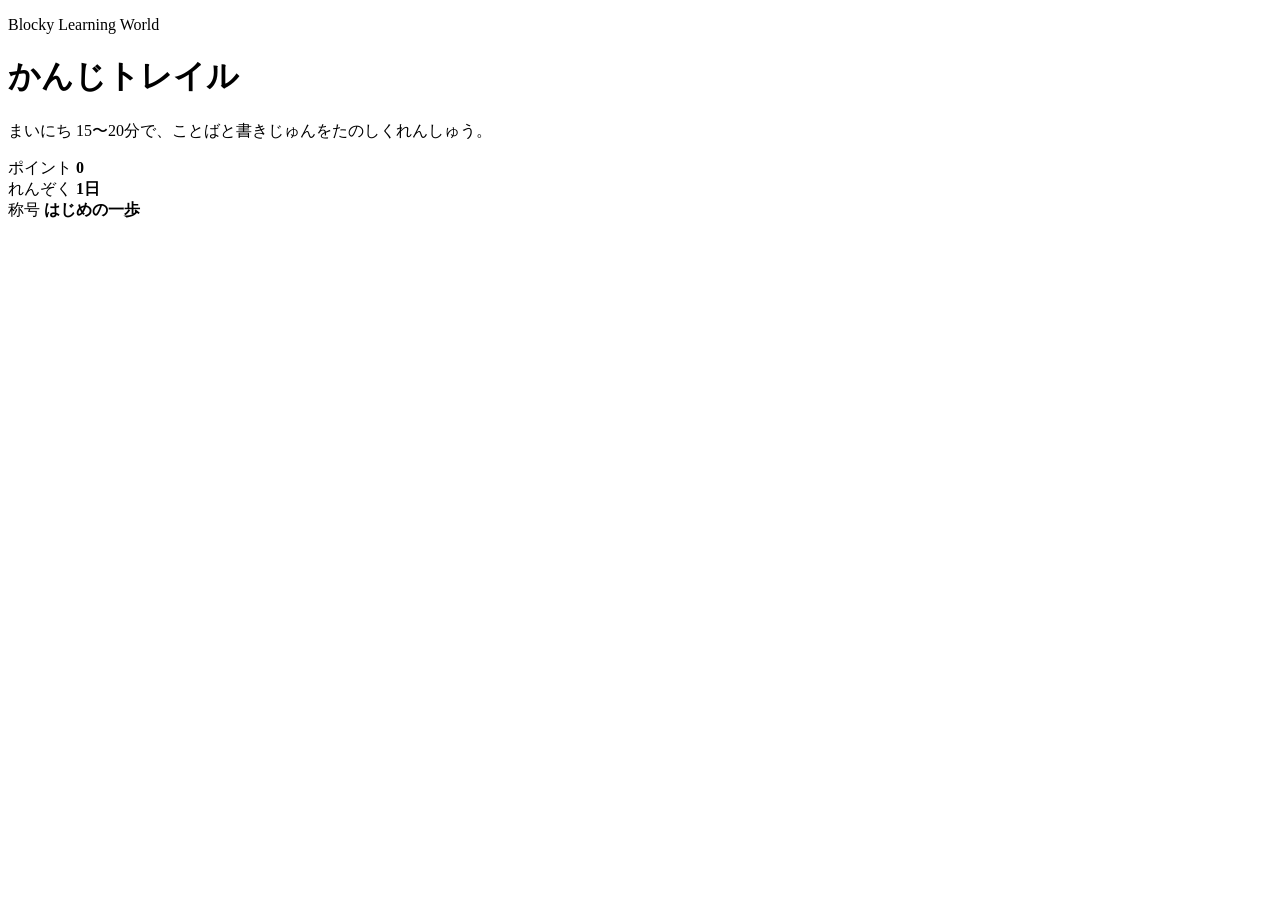
==== index.html @ a5cb457b "Add app entry page" ====
<!DOCTYPE html>
<html lang="ja">
  <head>
    <meta charset="UTF-8" />
    <meta name="viewport" content="width=device-width, initial-scale=1.0" />
    <title>かんじトレイル</title>
    <link rel="stylesheet" href="./styles.css" />
  </head>
  <body>
    <div class="world-backdrop" aria-hidden="true">
      <div class="cloud cloud-a"></div>
      <div class="cloud cloud-b"></div>
      <div class="cloud cloud-c"></div>
      <div class="skyline skyline-far"></div>
      <div class="skyline skyline-near"></div>
      <div class="street"></div>
    </div>
    <div class="app-shell">
      <header class="topbar">
        <div class="brand-block">
          <p class="eyebrow">Blocky Learning World</p>
          <h1>かんじトレイル</h1>
          <p class="brand-copy">まいにち 15〜20分で、ことばと書きじゅんをたのしくれんしゅう。</p>
        </div>
        <div class="grade-switcher" id="gradeSwitcher" aria-label="学年切り替え"></div>
        <div class="top-stats">
          <div class="stat-pill">
            <span class="stat-label">ポイント</span>
            <strong id="pointsValue">0</strong>
          </div>
          <div class="stat-pill">
            <span class="stat-label">れんぞく</span>
            <strong id="streakValue">1日</strong>
          </div>
          <div class="stat-pill highlight">
            <span class="stat-label">称号</span>
            <strong id="titleValue">はじめの一歩</strong>
          </div>
        </div>
      </header>

      <main class="dashboard">
        <section class="hero-card" id="heroCard"></section>
        <section class="lesson-card" id="lessonCard"></section>
        <aside class="side-panel">
          <section class="panel level-panel" id="levelPanel"></section>
          <section class="panel gacha-panel" id="gachaPanel"></section>
          <section class="panel collection-panel" id="collectionPanel"></section>
        </aside>
        <section class="track-panel panel" id="trackPanel"></section>
      </main>
    </div>

    <script src="./app.js"></script>
  </body>
</html>
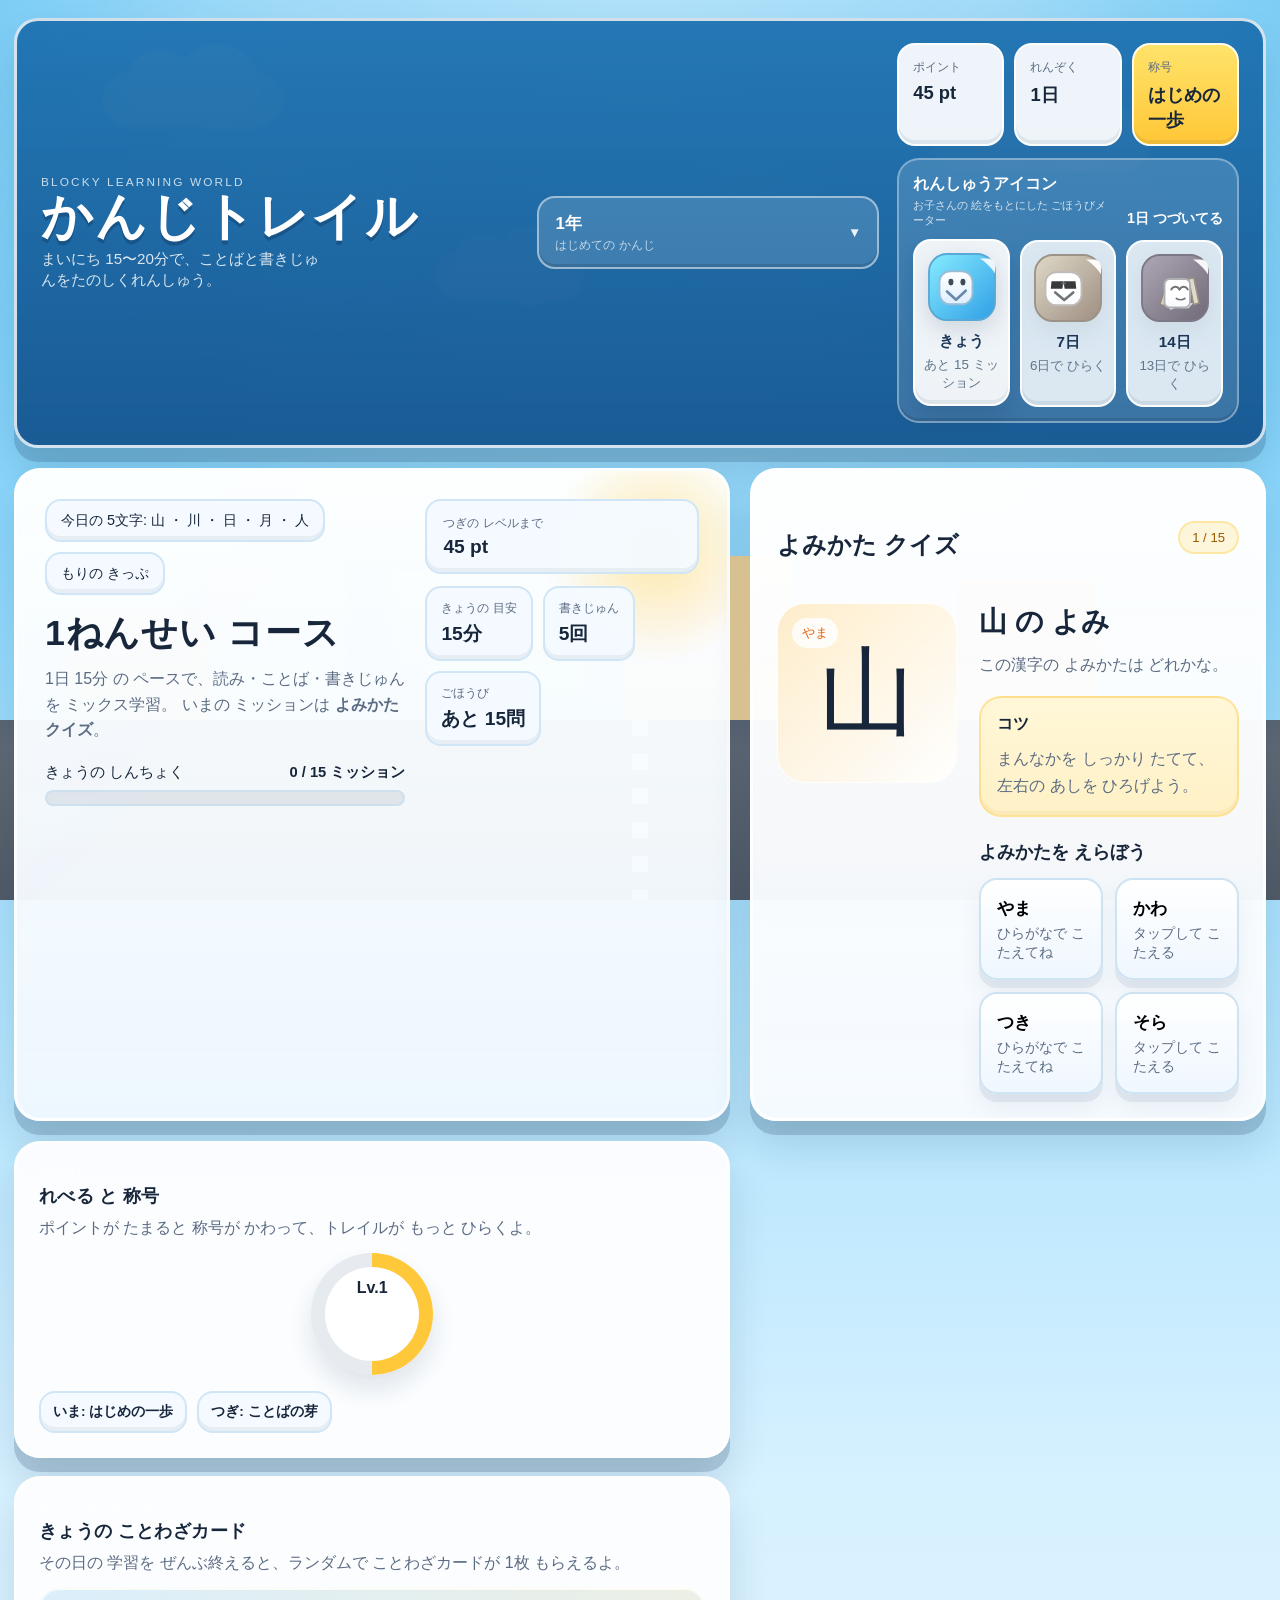
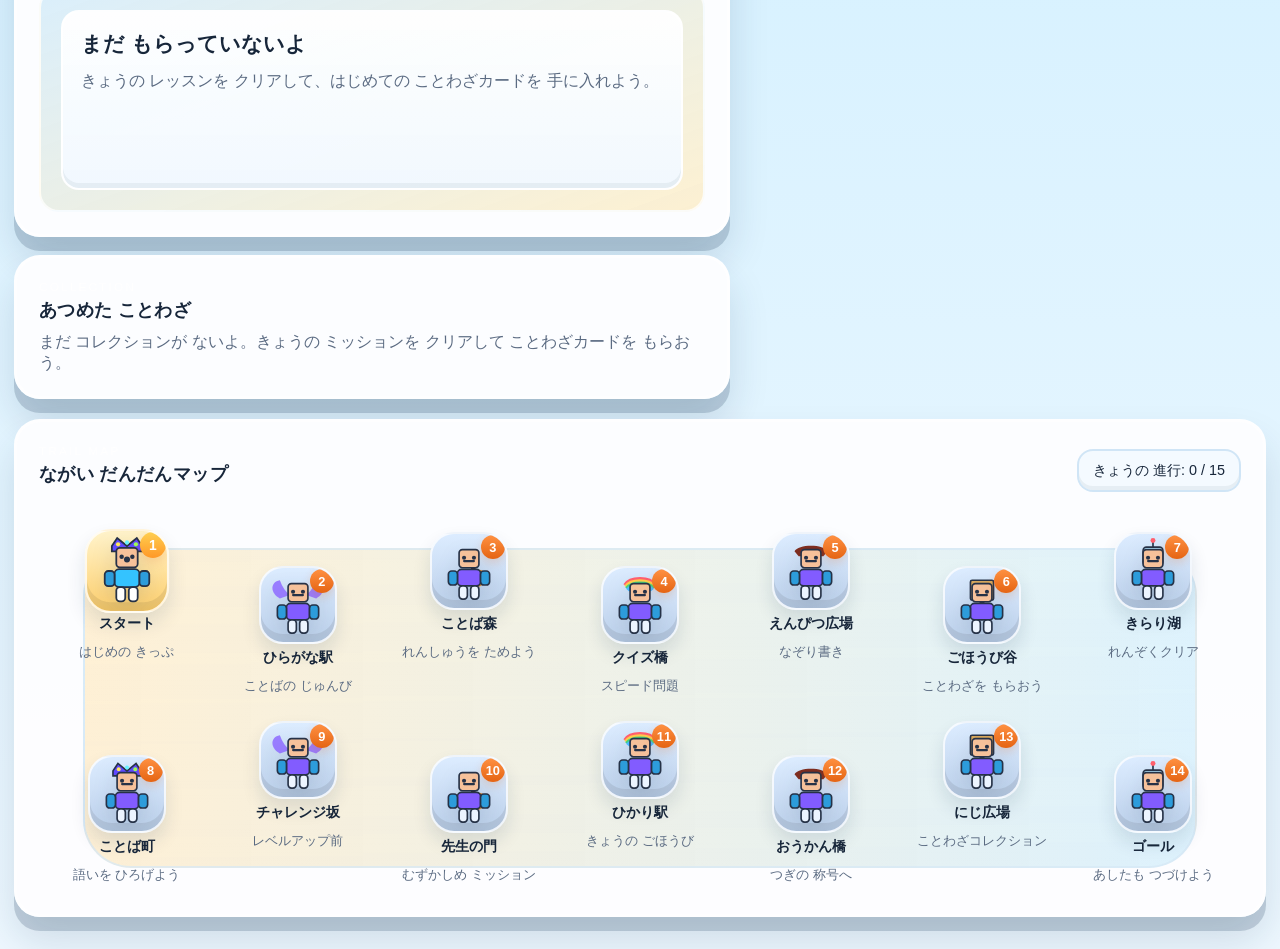
==== commit dec59203: "Add habit icon status strip" ====
--- a/index.html
+++ b/index.html
@@ -5,6 +5,185 @@
     <meta name="viewport" content="width=device-width, initial-scale=1.0" />
     <title>かんじトレイル</title>
     <link rel="stylesheet" href="./styles.css" />
+    <style>
+      .stats-stack {
+        display: grid;
+        gap: 12px;
+      }
+
+      .habit-strip {
+        padding: 14px;
+        border-radius: 22px;
+        background: rgba(255, 255, 255, 0.14);
+        border: 2px solid rgba(255, 255, 255, 0.34);
+        box-shadow: inset 0 -3px 0 rgba(0, 0, 0, 0.1);
+      }
+
+      .habit-strip-head {
+        display: flex;
+        justify-content: space-between;
+        gap: 12px;
+        align-items: end;
+        margin-bottom: 12px;
+        color: white;
+      }
+
+      .habit-strip-head strong,
+      .habit-strip-head span,
+      .habit-strip-head b {
+        display: block;
+      }
+
+      .habit-strip-head strong {
+        font-size: 0.98rem;
+      }
+
+      .habit-strip-head span {
+        margin-top: 3px;
+        font-size: 0.7rem;
+        color: rgba(255, 255, 255, 0.78);
+      }
+
+      .habit-strip-head b {
+        font-size: 0.9rem;
+        white-space: nowrap;
+      }
+
+      .habit-badge-grid {
+        display: grid;
+        grid-template-columns: repeat(3, minmax(0, 1fr));
+        gap: 10px;
+      }
+
+      .habit-badge {
+        padding: 10px 8px 12px;
+        border-radius: 18px;
+        text-align: center;
+        background: rgba(255, 255, 255, 0.92);
+        border: 2px solid rgba(255, 255, 255, 0.94);
+        box-shadow: inset 0 -4px 0 rgba(23, 49, 79, 0.08);
+      }
+
+      .habit-badge.active,
+      .habit-badge.unlocked,
+      .habit-badge.complete {
+        transform: translateY(-1px);
+        box-shadow: inset 0 -4px 0 rgba(23, 49, 79, 0.08), 0 12px 18px rgba(15, 44, 77, 0.14);
+      }
+
+      .habit-badge.locked {
+        background: rgba(242, 247, 252, 0.88);
+      }
+
+      .habit-badge.complete {
+        background: linear-gradient(180deg, #ffffff, #eefdf2);
+      }
+
+      .habit-badge strong {
+        display: block;
+        margin-top: 2px;
+        font-size: 0.95rem;
+        color: #1b3656;
+      }
+
+      .habit-badge small {
+        display: block;
+        margin-top: 4px;
+        color: #60748a;
+        line-height: 1.35;
+      }
+
+      .habit-icon-stack {
+        position: relative;
+        width: 72px;
+        aspect-ratio: 1 / 1;
+        margin: 0 auto 8px;
+      }
+
+      .habit-icon-stack.single {
+        display: grid;
+        place-items: center;
+      }
+
+      .habit-icon-layer {
+        position: absolute;
+        inset: 0;
+      }
+
+      .habit-badge.today .habit-icon-layer.secondary {
+        opacity: 0;
+      }
+
+      .habit-badge.today.complete .habit-icon-layer.primary {
+        animation: today-primary-fade 2.8s infinite;
+      }
+
+      .habit-badge.today.complete .habit-icon-layer.secondary {
+        animation: today-secondary-fade 2.8s infinite;
+      }
+
+      .habit-icon-svg {
+        width: 100%;
+        height: 100%;
+        display: block;
+        filter: drop-shadow(0 8px 12px rgba(23, 49, 79, 0.16));
+      }
+
+      .habit-badge.locked .habit-icon-svg {
+        filter: grayscale(0.75) saturate(0.5) brightness(1.03) drop-shadow(0 8px 12px rgba(23, 49, 79, 0.08));
+      }
+
+      @keyframes today-primary-fade {
+        0%,
+        42% {
+          opacity: 1;
+        }
+        50%,
+        92% {
+          opacity: 0;
+        }
+        100% {
+          opacity: 1;
+        }
+      }
+
+      @keyframes today-secondary-fade {
+        0%,
+        42% {
+          opacity: 0;
+        }
+        50%,
+        92% {
+          opacity: 1;
+        }
+        100% {
+          opacity: 0;
+        }
+      }
+
+      @media (max-width: 760px) {
+        .habit-strip-head {
+          align-items: start;
+          flex-direction: column;
+        }
+
+        .habit-badge {
+          padding: 10px 6px 12px;
+        }
+
+        .habit-icon-stack {
+          width: 58px;
+        }
+
+        .habit-badge strong {
+          font-size: 0.88rem;
+        }
+
+        .habit-badge small {
+          font-size: 0.73rem;
+        }
+      }
+    </style>
   </head>
   <body>
     <div class="world-backdrop" aria-hidden="true">
@@ -23,19 +202,22 @@
           <p class="brand-copy">まいにち 15〜20分で、ことばと書きじゅんをたのしくれんしゅう。</p>
         </div>
         <div class="grade-switcher" id="gradeSwitcher" aria-label="学年切り替え"></div>
-        <div class="top-stats">
-          <div class="stat-pill">
-            <span class="stat-label">ポイント</span>
-            <strong id="pointsValue">0</strong>
+        <div class="stats-stack">
+          <div class="top-stats">
+            <div class="stat-pill">
+              <span class="stat-label">ポイント</span>
+              <strong id="pointsValue">0</strong>
+            </div>
+            <div class="stat-pill">
+              <span class="stat-label">れんぞく</span>
+              <strong id="streakValue">1日</strong>
+            </div>
+            <div class="stat-pill highlight">
+              <span class="stat-label">称号</span>
+              <strong id="titleValue">はじめの一歩</strong>
+            </div>
           </div>
-          <div class="stat-pill">
-            <span class="stat-label">れんぞく</span>
-            <strong id="streakValue">1日</strong>
-          </div>
-          <div class="stat-pill highlight">
-            <span class="stat-label">称号</span>
-            <strong id="titleValue">はじめの一歩</strong>
-          </div>
+          <div class="habit-strip" id="habitStrip" aria-label="れんしゅうアイコン"></div>
         </div>
       </header>
 
@@ -52,5 +234,186 @@
     </div>
 
     <script src="./app.js"></script>
+    <script>
+      function renderFallbackHabitIconCalmBlue() {
+        return `
+          <svg class="habit-icon-svg" viewBox="0 0 96 96" role="img" aria-hidden="true">
+            <defs>
+              <linearGradient id="fallbackHabitBlueBg" x1="0%" y1="0%" x2="100%" y2="100%">
+                <stop offset="0%" stop-color="#87ecff"></stop>
+                <stop offset="100%" stop-color="#2f9fe6"></stop>
+              </linearGradient>
+              <linearGradient id="fallbackHabitBlueFace" x1="0%" y1="0%" x2="0%" y2="100%">
+                <stop offset="0%" stop-color="#ffffff"></stop>
+                <stop offset="100%" stop-color="#dfefff"></stop>
+              </linearGradient>
+            </defs>
+            <rect x="4" y="4" width="88" height="88" rx="24" fill="url(#fallbackHabitBlueBg)" stroke="#58a9d5" stroke-width="2.5"></rect>
+            <rect x="18" y="27" width="44" height="44" rx="14" fill="url(#fallbackHabitBlueFace)" stroke="#98bdd6" stroke-width="2.5"></rect>
+            <rect x="30" y="37" width="6.5" height="9" rx="3.25" fill="#3f4c57"></rect>
+            <rect x="46" y="37" width="6.5" height="9" rx="3.25" fill="#3f4c57"></rect>
+            <path d="M28 54L40 65L53 53" fill="none" stroke="#6989a7" stroke-width="3.5" stroke-linecap="round" stroke-linejoin="round"></path>
+            <path d="M72 10h10c6 0 10 4 10 10v10c0 0-6-11-20-20Z" fill="#ffffff" opacity="0.88"></path>
+          </svg>
+        `;
+      }
+
+      function renderFallbackHabitIconIdeaGreen() {
+        return `
+          <svg class="habit-icon-svg" viewBox="0 0 96 96" role="img" aria-hidden="true">
+            <defs>
+              <linearGradient id="fallbackHabitGreenBg" x1="0%" y1="0%" x2="100%" y2="100%">
+                <stop offset="0%" stop-color="#98f54d"></stop>
+                <stop offset="100%" stop-color="#38b954"></stop>
+              </linearGradient>
+              <linearGradient id="fallbackHabitGreenFace" x1="0%" y1="0%" x2="0%" y2="100%">
+                <stop offset="0%" stop-color="#ffffff"></stop>
+                <stop offset="100%" stop-color="#edf7ff"></stop>
+              </linearGradient>
+            </defs>
+            <rect x="4" y="4" width="88" height="88" rx="24" fill="url(#fallbackHabitGreenBg)" stroke="#62b750" stroke-width="2.5"></rect>
+            <rect x="18" y="27" width="44" height="44" rx="14" fill="url(#fallbackHabitGreenFace)" stroke="#95c3ad" stroke-width="2.5"></rect>
+            <path d="M30 39L34 44L39 35" fill="none" stroke="#3c464f" stroke-width="3.4" stroke-linecap="round" stroke-linejoin="round"></path>
+            <rect x="46" y="36" width="6" height="10" rx="3" fill="#3c464f"></rect>
+            <path d="M28 54L40 65L52 54" fill="none" stroke="#576f88" stroke-width="3.5" stroke-linecap="round" stroke-linejoin="round"></path>
+            <g transform="translate(56 16)">
+              <path d="M11 0C4.9 0 0 4.9 0 11c0 4 2.2 7.5 5.4 9.4V24c0 1.2 1 2.2 2.2 2.2h6.8c1.2 0 2.2-1 2.2-2.2v-3.6c3.2-1.9 5.4-5.4 5.4-9.4C22 4.9 17.1 0 11 0Z" fill="#fff5a8" stroke="#5e5e52" stroke-width="1.8"></path>
+              <path d="M11 5v7" stroke="#fffaf1" stroke-width="2" stroke-linecap="round"></path>
+              <path d="M8 24.5h6" stroke="#5e5e52" stroke-width="1.8" stroke-linecap="round"></path>
+            </g>
+            <path d="M72 10h10c6 0 10 4 10 10v10c0 0-6-11-20-20Z" fill="#ffffff" opacity="0.88"></path>
+          </svg>
+        `;
+      }
+
+      function renderFallbackHabitIconCoolOrange() {
+        return `
+          <svg class="habit-icon-svg" viewBox="0 0 96 96" role="img" aria-hidden="true">
+            <defs>
+              <linearGradient id="fallbackHabitOrangeBg" x1="0%" y1="0%" x2="100%" y2="100%">
+                <stop offset="0%" stop-color="#ffd34a"></stop>
+                <stop offset="100%" stop-color="#f27a1a"></stop>
+              </linearGradient>
+              <linearGradient id="fallbackHabitOrangeFace" x1="0%" y1="0%" x2="0%" y2="100%">
+                <stop offset="0%" stop-color="#ffffff"></stop>
+                <stop offset="100%" stop-color="#edf4ff"></stop>
+              </linearGradient>
+            </defs>
+            <rect x="4" y="4" width="88" height="88" rx="24" fill="url(#fallbackHabitOrangeBg)" stroke="#dd8229" stroke-width="2.5"></rect>
+            <rect x="18" y="27" width="48" height="44" rx="14" fill="url(#fallbackHabitOrangeFace)" stroke="#cbb29d" stroke-width="2.5"></rect>
+            <path d="M26 39h16l-1.5 10H25L26 39Z" fill="#2e3742"></path>
+            <path d="M42 39h16l1 10H43.5L42 39Z" fill="#303945"></path>
+            <path d="M40 42h4" stroke="#5f6973" stroke-width="2.4" stroke-linecap="round"></path>
+            <path d="M31 54L43 64L55 54" fill="none" stroke="#557596" stroke-width="3.5" stroke-linecap="round" stroke-linejoin="round"></path>
+            <path d="M72 10h10c6 0 10 4 10 10v10c0 0-6-11-20-20Z" fill="#ffffff" opacity="0.88"></path>
+          </svg>
+        `;
+      }
+
+      function renderFallbackHabitIconCreativePurple() {
+        return `
+          <svg class="habit-icon-svg" viewBox="0 0 96 96" role="img" aria-hidden="true">
+            <defs>
+              <linearGradient id="fallbackHabitPurpleBg" x1="0%" y1="0%" x2="100%" y2="100%">
+                <stop offset="0%" stop-color="#c792ff"></stop>
+                <stop offset="100%" stop-color="#8655cb"></stop>
+              </linearGradient>
+              <linearGradient id="fallbackHabitPaper" x1="0%" y1="0%" x2="0%" y2="100%">
+                <stop offset="0%" stop-color="#ffffff"></stop>
+                <stop offset="100%" stop-color="#eef1ff"></stop>
+              </linearGradient>
+            </defs>
+            <rect x="4" y="4" width="88" height="88" rx="24" fill="url(#fallbackHabitPurpleBg)" stroke="#8d68c8" stroke-width="2.5"></rect>
+            <g transform="translate(28 34)">
+              <path d="M0 36L10 2l7 2L7 38Z" fill="#ffca44" stroke="#c77e15" stroke-width="2"></path>
+              <path d="M14 37L22 40l-8 3l-4-5Z" fill="#fff0cf"></path>
+            </g>
+            <g transform="translate(55 36)">
+              <path d="M18 34L11 0l7-1.5L25 32Z" fill="#ffd64e" stroke="#d78316" stroke-width="2"></path>
+              <path d="M0 34l17-2l-6 7L0 39Z" fill="#fff0cf"></path>
+            </g>
+            <g transform="translate(26 28)">
+              <rect x="8" y="8" width="34" height="38" rx="7" fill="url(#fallbackHabitPaper)" stroke="#a0acc5" stroke-width="2.5"></rect>
+              <path d="M17 22c3-5 8-5 11 0" fill="none" stroke="#7c6f63" stroke-width="2.6" stroke-linecap="round"></path>
+              <path d="M28 22c3-5 8-5 11 0" fill="none" stroke="#7c6f63" stroke-width="2.6" stroke-linecap="round"></path>
+              <path d="M24 34c3 2 8 2 11 0" fill="none" stroke="#7c6f63" stroke-width="2.6" stroke-linecap="round"></path>
+            </g>
+            <path d="M72 10h10c6 0 10 4 10 10v10c0 0-6-11-20-20Z" fill="#ffffff" opacity="0.88"></path>
+          </svg>
+        `;
+      }
+
+      function renderFallbackHabitStrip() {
+        const strip = document.getElementById("habitStrip");
+        if (!strip) return;
+
+        const completedToday =
+          typeof state !== "undefined" &&
+          state &&
+          state.lastCompletedDate === state.today;
+        const streak =
+          typeof state !== "undefined" && state && typeof state.streak === "number"
+            ? state.streak
+            : Number.parseInt((document.getElementById("streakValue") || {}).textContent || "1", 10) || 1;
+        const session =
+          typeof getCurrentSession === "function" ? getCurrentSession() : null;
+        const tasks =
+          typeof TASKS_PER_GRADE === "number" ? TASKS_PER_GRADE : 15;
+        const remaining = Math.max(tasks - ((session && session.completed) || 0), 0);
+        const weekUnlocked = streak >= 7;
+        const fortnightUnlocked = streak >= 14;
+
+        strip.innerHTML = `
+          <div class="habit-strip-head">
+            <div>
+              <strong>れんしゅうアイコン</strong>
+              <span>お子さんの 絵をもとにした ごほうびメーター</span>
+            </div>
+            <b>${streak}日 つづいてる</b>
+          </div>
+          <div class="habit-badge-grid">
+            <div class="habit-badge today ${completedToday ? "complete" : "active"}">
+              <div class="habit-icon-stack">
+                <div class="habit-icon-layer primary">${renderFallbackHabitIconCalmBlue()}</div>
+                <div class="habit-icon-layer secondary">${renderFallbackHabitIconIdeaGreen()}</div>
+              </div>
+              <strong>きょう</strong>
+              <small>${completedToday ? "できた" : `あと ${remaining} ミッション`}</small>
+            </div>
+            <div class="habit-badge ${weekUnlocked ? "unlocked" : "locked"}">
+              <div class="habit-icon-stack single">${renderFallbackHabitIconCoolOrange()}</div>
+              <strong>7日</strong>
+              <small>${weekUnlocked ? "サングラス!" : `${Math.max(7 - streak, 0)}日で ひらく`}</small>
+            </div>
+            <div class="habit-badge ${fortnightUnlocked ? "unlocked" : "locked"}">
+              <div class="habit-icon-stack single">${renderFallbackHabitIconCreativePurple()}</div>
+              <strong>14日</strong>
+              <small>${fortnightUnlocked ? "クリエイター!" : `${Math.max(14 - streak, 0)}日で ひらく`}</small>
+            </div>
+          </div>
+        `;
+      }
+
+      if (!window.__habitStripPatched) {
+        if (typeof updateTopStats === "function") {
+          const originalUpdateTopStats = updateTopStats;
+          updateTopStats = function patchedUpdateTopStats() {
+            originalUpdateTopStats();
+            if (typeof renderHabitStrip === "function") {
+              renderHabitStrip();
+              return;
+            }
+            renderFallbackHabitStrip();
+          };
+        }
+        window.__habitStripPatched = true;
+      }
+
+      if (typeof renderHabitStrip === "function") {
+        renderHabitStrip();
+      } else {
+        renderFallbackHabitStrip();
+      }
+    </script>
   </body>
 </html>
--- a/styles.css
+++ b/styles.css
@@ -0,0 +1,1292 @@
+:root {
+  --bg: #74c8f4;
+  --bg-2: #c5ecff;
+  --panel: rgba(253, 253, 255, 0.96);
+  --ink: #17263a;
+  --muted: #5b6b82;
+  --line: rgba(22, 41, 67, 0.14);
+  --warm: #ff8d3a;
+  --warm-deep: #e56413;
+  --sky: #2ca7e0;
+  --mint: #2fc386;
+  --berry: #ff647f;
+  --gold: #ffc83a;
+  --navy: #17314f;
+  --panel-shadow: 0 14px 0 rgba(15, 44, 77, 0.18), 0 24px 40px rgba(16, 49, 84, 0.14);
+  --soft-shadow: 0 10px 22px rgba(16, 49, 84, 0.14);
+  --title-font: "Arial Black", "Avenir Next Condensed", "Hiragino Kaku Gothic ProN", sans-serif;
+  --body-font: "Trebuchet MS", "Avenir Next", "Hiragino Kaku Gothic ProN", "Yu Gothic", sans-serif;
+}
+
+* {
+  box-sizing: border-box;
+}
+
+body {
+  margin: 0;
+  min-height: 100vh;
+  font-family: var(--body-font);
+  color: var(--ink);
+  background:
+    radial-gradient(circle at 50% -10%, rgba(255, 255, 255, 0.65), transparent 30%),
+    linear-gradient(180deg, #6ac6f4 0%, #8ed7fb 22%, #d6f1ff 58%, #eef8ff 100%);
+}
+
+body::before {
+  content: "";
+  position: fixed;
+  inset: 0;
+  pointer-events: none;
+  background:
+    radial-gradient(circle at 20% 18%, rgba(255, 255, 255, 0.18), transparent 18%),
+    radial-gradient(circle at 78% 12%, rgba(255, 255, 255, 0.15), transparent 14%),
+    radial-gradient(circle at 60% 26%, rgba(255, 255, 255, 0.1), transparent 12%);
+}
+
+.app-shell {
+  width: min(1380px, calc(100vw - 28px));
+  margin: 18px auto 32px;
+  position: relative;
+  z-index: 2;
+}
+
+.world-backdrop {
+  position: fixed;
+  inset: 0;
+  overflow: hidden;
+  pointer-events: none;
+}
+
+.cloud {
+  position: absolute;
+  background: rgba(255, 255, 255, 0.72);
+  border-radius: 999px;
+  filter: blur(1px);
+}
+
+.cloud::before,
+.cloud::after {
+  content: "";
+  position: absolute;
+  background: inherit;
+  border-radius: inherit;
+}
+
+.cloud-a {
+  width: 180px;
+  height: 56px;
+  top: 8%;
+  left: 8%;
+}
+
+.cloud-a::before {
+  width: 72px;
+  height: 72px;
+  left: 22px;
+  top: -22px;
+}
+
+.cloud-a::after {
+  width: 86px;
+  height: 86px;
+  right: 22px;
+  top: -28px;
+}
+
+.cloud-b {
+  width: 220px;
+  height: 64px;
+  top: 12%;
+  right: 10%;
+}
+
+.cloud-b::before {
+  width: 84px;
+  height: 84px;
+  left: 30px;
+  top: -26px;
+}
+
+.cloud-b::after {
+  width: 94px;
+  height: 94px;
+  right: 26px;
+  top: -32px;
+}
+
+.cloud-c {
+  width: 150px;
+  height: 48px;
+  top: 28%;
+  left: 34%;
+}
+
+.cloud-c::before {
+  width: 62px;
+  height: 62px;
+  left: 18px;
+  top: -18px;
+}
+
+.cloud-c::after {
+  width: 78px;
+  height: 78px;
+  right: 16px;
+  top: -24px;
+}
+
+.skyline {
+  position: absolute;
+  left: 0;
+  right: 0;
+  bottom: 120px;
+  height: 230px;
+}
+
+.skyline-far {
+  opacity: 0.6;
+  background:
+    linear-gradient(#98c9ea, #98c9ea) 2% 60% / 8% 40% no-repeat,
+    linear-gradient(#b1d8ef, #b1d8ef) 11% 38% / 10% 62% no-repeat,
+    linear-gradient(#91bee1, #91bee1) 24% 48% / 8% 52% no-repeat,
+    linear-gradient(#bde1f5, #bde1f5) 35% 30% / 12% 70% no-repeat,
+    linear-gradient(#9ccbec, #9ccbec) 52% 42% / 10% 58% no-repeat,
+    linear-gradient(#b9dcf0, #b9dcf0) 66% 35% / 12% 65% no-repeat,
+    linear-gradient(#99c7e8, #99c7e8) 82% 50% / 9% 50% no-repeat;
+}
+
+.skyline-near {
+  opacity: 0.95;
+  bottom: 86px;
+  height: 280px;
+  background:
+    linear-gradient(#e7c085, #e7c085) 6% 52% / 11% 48% no-repeat,
+    linear-gradient(#56a4cf, #56a4cf) 8% 58% / 7% 42% no-repeat,
+    linear-gradient(#b7e1ff, #b7e1ff) 18% 34% / 11% 66% no-repeat,
+    linear-gradient(#9ae4cb, #9ae4cb) 38% 56% / 12% 44% no-repeat,
+    linear-gradient(#f0cf92, #f0cf92) 56% 28% / 13% 72% no-repeat,
+    linear-gradient(#97d7ee, #97d7ee) 72% 46% / 10% 54% no-repeat,
+    linear-gradient(#d8b47b, #d8b47b) 84% 40% / 11% 60% no-repeat;
+}
+
+.street {
+  position: absolute;
+  left: 0;
+  right: 0;
+  bottom: 0;
+  height: 180px;
+  background:
+    linear-gradient(180deg, rgba(43, 62, 86, 0.15), transparent 16%),
+    linear-gradient(180deg, #636c78, #525a66);
+}
+
+.street::before {
+  content: "";
+  position: absolute;
+  left: 50%;
+  top: 0;
+  width: 16px;
+  height: 100%;
+  transform: translateX(-50%);
+  background:
+    repeating-linear-gradient(180deg, white 0 16px, transparent 16px 34px);
+}
+
+.topbar {
+  display: grid;
+  grid-template-columns: 1.4fr 1fr 1fr;
+  gap: 18px;
+  align-items: center;
+  padding: 22px 24px;
+  border: 3px solid rgba(255, 255, 255, 0.8);
+  border-radius: 24px;
+  background: linear-gradient(180deg, rgba(28, 113, 176, 0.94), rgba(21, 86, 144, 0.96));
+  box-shadow: var(--panel-shadow);
+}
+
+.eyebrow {
+  margin: 0 0 4px;
+  font-size: 0.74rem;
+  letter-spacing: 0.18em;
+  text-transform: uppercase;
+  color: rgba(255, 255, 255, 0.76);
+}
+
+.brand-block h1 {
+  margin: 0;
+  font-family: var(--title-font);
+  font-size: clamp(2.35rem, 4vw, 4.5rem);
+  line-height: 0.95;
+  letter-spacing: 0.04em;
+  color: white;
+  text-transform: uppercase;
+  text-shadow: 0 4px 0 rgba(14, 50, 89, 0.38);
+}
+
+.brand-copy {
+  margin: 8px 0 0;
+  color: rgba(255, 255, 255, 0.84);
+  font-size: 0.95rem;
+  max-width: 34ch;
+}
+
+.grade-switcher {
+  position: relative;
+  min-width: 220px;
+}
+
+.grade-toggle,
+.grade-option {
+  width: 100%;
+  color: inherit;
+  font: inherit;
+  cursor: pointer;
+  text-align: left;
+}
+
+.grade-toggle {
+  display: flex;
+  align-items: center;
+  justify-content: space-between;
+  gap: 12px;
+  padding: 14px 16px;
+  border-radius: 18px;
+  border: 2px solid rgba(255, 255, 255, 0.48);
+  background: rgba(255, 255, 255, 0.14);
+  color: white;
+  box-shadow: inset 0 -3px 0 rgba(0, 0, 0, 0.12);
+  transition: transform 220ms ease, box-shadow 220ms ease, background 220ms ease;
+}
+
+.grade-toggle:hover,
+.grade-toggle:focus-visible {
+  transform: translateY(-2px);
+  box-shadow: 0 10px 18px rgba(16, 49, 84, 0.18), inset 0 -3px 0 rgba(0, 0, 0, 0.12);
+}
+
+.grade-toggle.open {
+  background: rgba(255, 255, 255, 0.2);
+}
+
+.grade-toggle-copy {
+  display: grid;
+  gap: 3px;
+}
+
+.grade-toggle strong,
+.grade-option strong {
+  font-size: 1.05rem;
+}
+
+.grade-toggle small,
+.grade-option small {
+  display: block;
+  font-size: 0.72rem;
+  color: rgba(255, 255, 255, 0.7);
+}
+
+.grade-toggle-arrow {
+  font-size: 0.84rem;
+  opacity: 0.9;
+}
+
+.grade-menu {
+  position: absolute;
+  top: calc(100% + 10px);
+  left: 0;
+  right: 0;
+  display: none;
+  padding: 10px;
+  border-radius: 18px;
+  border: 2px solid rgba(255, 255, 255, 0.82);
+  background: rgba(19, 49, 80, 0.94);
+  box-shadow: 0 16px 30px rgba(16, 49, 84, 0.22);
+  backdrop-filter: blur(8px);
+  z-index: 20;
+}
+
+.grade-menu.open {
+  display: grid;
+  gap: 8px;
+}
+
+.grade-option {
+  border: 2px solid rgba(255, 255, 255, 0.14);
+  border-radius: 14px;
+  padding: 12px 13px;
+  background: rgba(255, 255, 255, 0.08);
+  color: white;
+  transition: transform 180ms ease, background 180ms ease, border-color 180ms ease;
+}
+
+.grade-option:hover,
+.grade-option:focus-visible {
+  transform: translateY(-1px);
+  background: rgba(255, 255, 255, 0.14);
+  border-color: rgba(255, 255, 255, 0.28);
+}
+
+.grade-option.active {
+  background: linear-gradient(180deg, #ffe36a, #ffbc33);
+  color: #19314d;
+  border-color: rgba(255, 255, 255, 0.86);
+}
+
+.grade-option.active small {
+  color: rgba(25, 49, 77, 0.72);
+}
+
+.top-stats {
+  display: grid;
+  grid-template-columns: repeat(3, minmax(0, 1fr));
+  gap: 10px;
+}
+
+.stat-pill {
+  padding: 14px 14px 12px;
+  border-radius: 18px;
+  background: rgba(255, 255, 255, 0.92);
+  border: 2px solid rgba(255, 255, 255, 0.9);
+  box-shadow: inset 0 -4px 0 rgba(23, 49, 79, 0.08);
+}
+
+.stat-pill.highlight {
+  background: linear-gradient(180deg, #ffe36a, #ffc737);
+}
+
+.stat-label {
+  display: block;
+  font-size: 0.76rem;
+  color: var(--muted);
+}
+
+.stat-pill strong {
+  display: block;
+  margin-top: 6px;
+  font-size: 1.15rem;
+}
+
+.dashboard {
+  display: grid;
+  grid-template-columns: minmax(0, 1.25fr) minmax(320px, 0.9fr);
+  gap: 20px;
+  margin-top: 20px;
+}
+
+.hero-card,
+.lesson-card,
+.panel {
+  position: relative;
+  overflow: hidden;
+  border-radius: 26px;
+  border: 3px solid rgba(255, 255, 255, 0.8);
+  background: var(--panel);
+  box-shadow: var(--panel-shadow);
+}
+
+.hero-card {
+  padding: 28px;
+  min-height: 240px;
+  background:
+    linear-gradient(180deg, rgba(255, 255, 255, 0.98), rgba(240, 248, 255, 0.96)),
+    linear-gradient(135deg, rgba(114, 213, 255, 0.18), transparent 50%);
+}
+
+.hero-card::after {
+  content: "";
+  position: absolute;
+  width: 280px;
+  height: 280px;
+  right: -70px;
+  top: -60px;
+  background:
+    radial-gradient(circle, rgba(255, 200, 58, 0.42), transparent 56%);
+}
+
+.hero-grid {
+  display: grid;
+  grid-template-columns: 1.25fr 0.95fr;
+  gap: 20px;
+  position: relative;
+  z-index: 1;
+}
+
+.mission-chip-row,
+.badge-row,
+.quick-row {
+  display: flex;
+  flex-wrap: wrap;
+  gap: 10px;
+}
+
+.mission-chip,
+.micro-card,
+.badge,
+.mini-stat {
+  border-radius: 16px;
+  background: rgba(244, 250, 255, 0.96);
+  border: 2px solid rgba(204, 228, 246, 0.9);
+  box-shadow: inset 0 -4px 0 rgba(23, 49, 79, 0.06);
+}
+
+.mission-chip {
+  padding: 10px 14px;
+  font-size: 0.9rem;
+}
+
+.hero-title {
+  margin: 14px 0 8px;
+  font-family: var(--title-font);
+  font-size: clamp(1.8rem, 2.8vw, 2.8rem);
+  letter-spacing: 0.02em;
+}
+
+.hero-subtitle {
+  margin: 0;
+  color: var(--muted);
+  line-height: 1.6;
+}
+
+.progress-wrap {
+  margin-top: 20px;
+}
+
+.progress-meta {
+  display: flex;
+  justify-content: space-between;
+  font-size: 0.92rem;
+  margin-bottom: 8px;
+}
+
+.progress-bar {
+  height: 16px;
+  border-radius: 999px;
+  background: rgba(23, 49, 79, 0.09);
+  overflow: hidden;
+  border: 2px solid rgba(202, 224, 241, 0.8);
+}
+
+.progress-fill {
+  height: 100%;
+  border-radius: inherit;
+  background: linear-gradient(90deg, #ff9142, #ffd44f, #27c882);
+  transition: width 360ms ease;
+}
+
+.hero-side {
+  display: grid;
+  gap: 12px;
+  align-content: start;
+}
+
+.micro-card {
+  padding: 14px 16px;
+}
+
+.micro-card strong,
+.mini-stat strong {
+  display: block;
+  font-size: 1.2rem;
+  margin-top: 4px;
+}
+
+.mini-stat {
+  padding: 12px 14px;
+}
+
+.lesson-card {
+  padding: 24px;
+  min-height: 640px;
+  background:
+    linear-gradient(180deg, rgba(255, 255, 255, 0.98), rgba(248, 251, 255, 0.96));
+}
+
+.lesson-header {
+  display: flex;
+  justify-content: space-between;
+  gap: 14px;
+  align-items: center;
+}
+
+.lesson-step {
+  display: inline-flex;
+  align-items: center;
+  gap: 8px;
+  border-radius: 999px;
+  padding: 7px 12px;
+  background: rgba(255, 210, 75, 0.2);
+  color: #9a5900;
+  font-size: 0.82rem;
+  border: 2px solid rgba(255, 214, 94, 0.45);
+}
+
+.feedback-banner {
+  margin-top: 18px;
+  padding: 14px 16px;
+  border-radius: 20px;
+  font-weight: 600;
+  animation: pop-in 260ms ease;
+}
+
+.feedback-banner.success {
+  background: rgba(86, 199, 155, 0.18);
+  color: #137553;
+}
+
+.feedback-banner.warn {
+  background: rgba(255, 178, 65, 0.18);
+  color: #b45a00;
+}
+
+.feedback-banner.info {
+  background: rgba(60, 183, 212, 0.14);
+  color: #156a7c;
+}
+
+.kanji-stage {
+  display: grid;
+  grid-template-columns: 180px minmax(0, 1fr);
+  gap: 22px;
+  margin-top: 22px;
+  align-items: start;
+}
+
+.kanji-poster {
+  position: relative;
+  display: grid;
+  place-items: center;
+  min-height: 180px;
+  border-radius: 28px;
+  background:
+    linear-gradient(135deg, rgba(255, 230, 181, 0.7), rgba(255, 255, 255, 0.95)),
+    linear-gradient(180deg, rgba(255, 255, 255, 0.1), transparent);
+  border: 1px solid rgba(255, 255, 255, 0.88);
+}
+
+.kanji-glyph {
+  font-family: "Hiragino Mincho ProN", "Yu Mincho", serif;
+  font-size: 6rem;
+  line-height: 1;
+}
+
+.kanji-poster small {
+  position: absolute;
+  left: 14px;
+  top: 14px;
+  padding: 6px 10px;
+  border-radius: 999px;
+  background: rgba(255, 255, 255, 0.85);
+  color: var(--warm-deep);
+}
+
+.kanji-detail h2 {
+  margin: 0;
+  font-size: 1.75rem;
+}
+
+.kanji-detail p {
+  margin: 10px 0 0;
+  color: var(--muted);
+  line-height: 1.7;
+}
+
+.tip-box {
+  margin-top: 18px;
+  padding: 16px;
+  border-radius: 22px;
+  background: linear-gradient(180deg, #fff7d8, #fff1c6);
+  border: 2px solid rgba(255, 199, 70, 0.45);
+  box-shadow: inset 0 -4px 0 rgba(217, 135, 32, 0.08);
+}
+
+.question-block {
+  margin-top: 22px;
+}
+
+.question-block h3 {
+  margin: 0 0 14px;
+  font-size: 1.15rem;
+}
+
+.answer-grid {
+  display: grid;
+  grid-template-columns: repeat(2, minmax(0, 1fr));
+  gap: 12px;
+}
+
+.answer-btn,
+.cta-btn,
+.ghost-btn {
+  border: 0;
+  font: inherit;
+  cursor: pointer;
+  transition: transform 180ms ease, box-shadow 180ms ease, opacity 180ms ease;
+}
+
+.answer-btn {
+  text-align: left;
+  padding: 16px;
+  border-radius: 18px;
+  background: linear-gradient(180deg, #ffffff, #eff7ff);
+  border: 2px solid rgba(202, 224, 241, 0.9);
+  box-shadow: 0 8px 0 rgba(31, 72, 113, 0.08), 0 14px 22px rgba(61, 87, 109, 0.08);
+}
+
+.answer-btn:hover,
+.answer-btn:focus-visible,
+.cta-btn:hover,
+.cta-btn:focus-visible,
+.ghost-btn:hover,
+.ghost-btn:focus-visible {
+  transform: translateY(-2px);
+}
+
+.answer-btn strong {
+  display: block;
+  font-size: 1.08rem;
+  margin-bottom: 4px;
+}
+
+.answer-btn span {
+  color: var(--muted);
+  font-size: 0.86rem;
+}
+
+.writing-shell {
+  margin-top: 18px;
+  display: grid;
+  gap: 14px;
+}
+
+.writing-support-grid {
+  display: grid;
+  grid-template-columns: minmax(0, 1fr) 280px;
+  gap: 12px;
+  align-items: start;
+}
+
+.writing-meta {
+  display: flex;
+  justify-content: space-between;
+  gap: 12px;
+  flex-wrap: wrap;
+  align-items: center;
+}
+
+.writing-badge {
+  padding: 8px 12px;
+  border-radius: 999px;
+  background: rgba(44, 167, 224, 0.12);
+  color: #145f88;
+  font-size: 0.82rem;
+  border: 2px solid rgba(138, 211, 242, 0.3);
+}
+
+.practice-progress-card {
+  padding: 14px 16px;
+  border-radius: 20px;
+  background: linear-gradient(180deg, #ffffff, #eef7ff);
+  border: 2px solid rgba(202, 224, 241, 0.9);
+  box-shadow: var(--soft-shadow);
+}
+
+.practice-progress-head {
+  display: flex;
+  justify-content: space-between;
+  gap: 12px;
+  align-items: center;
+  margin-bottom: 10px;
+}
+
+.practice-progress-head strong {
+  font-size: 0.95rem;
+}
+
+.practice-progress-head span {
+  color: var(--muted);
+  font-size: 0.86rem;
+}
+
+.practice-progress-bar {
+  height: 12px;
+  border-radius: 999px;
+  overflow: hidden;
+  background: rgba(35, 62, 84, 0.08);
+}
+
+.practice-progress-fill {
+  height: 100%;
+  border-radius: inherit;
+  background: linear-gradient(90deg, #ff9d61, #ffc954, #69d1a4);
+  transition: width 360ms ease;
+}
+
+.stroke-hint-card {
+  padding: 14px 16px;
+  border-radius: 22px;
+  background: linear-gradient(180deg, #fff9e5, #fff0c8);
+  border: 2px solid rgba(255, 214, 94, 0.72);
+  box-shadow: var(--soft-shadow);
+}
+
+.stroke-hint-head {
+  display: flex;
+  justify-content: space-between;
+  gap: 12px;
+  align-items: center;
+  margin-bottom: 10px;
+}
+
+.stroke-hint-head strong {
+  font-size: 0.95rem;
+}
+
+.stroke-hint-head span {
+  color: var(--muted);
+  font-size: 0.84rem;
+}
+
+.stroke-hint-svg {
+  display: block;
+  width: min(100%, 260px);
+  aspect-ratio: 1 / 1;
+}
+
+.stroke-hint-panel {
+  display: grid;
+  grid-template-columns: 56px minmax(0, 1fr);
+  gap: 10px;
+  align-items: center;
+}
+
+.stroke-hint-char {
+  width: 56px;
+  height: 56px;
+  border-radius: 14px;
+  background: white;
+  border: 1px solid #f1e0a0;
+  display: flex;
+  align-items: center;
+  justify-content: center;
+  font-family: "Hiragino Mincho ProN", "Yu Mincho", serif;
+  font-size: 2rem;
+  font-weight: 900;
+  color: #ff8e53;
+  box-shadow: inset 0 0 0 1px rgba(255, 142, 83, 0.08);
+}
+
+.stroke-hint-image-wrap {
+  min-height: 110px;
+  border-radius: 14px;
+  border: 1px solid #f1e0a0;
+  background: white;
+  display: flex;
+  align-items: center;
+  justify-content: center;
+  padding: 8px;
+  overflow: hidden;
+}
+
+.stroke-hint-image {
+  display: block;
+  width: 100%;
+  height: 100%;
+  object-fit: contain;
+}
+
+.stroke-hint-fallback {
+  display: none;
+  margin: 0;
+  color: #8b7a38;
+  line-height: 1.6;
+  font-size: 0.82rem;
+}
+
+.canvas-frame {
+  position: relative;
+  display: grid;
+  place-items: center;
+  min-height: 420px;
+  border-radius: 24px;
+  background:
+    linear-gradient(180deg, rgba(255, 255, 255, 0.98), rgba(249, 251, 255, 0.98)),
+    linear-gradient(rgba(23, 49, 79, 0.1), rgba(23, 49, 79, 0.1)) center / 1px 76% no-repeat,
+    linear-gradient(90deg, rgba(23, 49, 79, 0.1), rgba(23, 49, 79, 0.1)) center / 76% 1px no-repeat;
+  border: 3px solid rgba(255, 255, 255, 0.82);
+  box-shadow: inset 0 -8px 0 rgba(31, 72, 113, 0.06);
+}
+
+.trace-corner {
+  position: absolute;
+  top: 14px;
+  left: 14px;
+  z-index: 2;
+  padding: 7px 12px;
+  border-radius: 999px;
+  background: rgba(255, 255, 255, 0.88);
+  color: var(--warm-deep);
+  font-size: 0.78rem;
+  font-weight: 700;
+}
+
+.ghost-kanji {
+  position: absolute;
+  inset: 0;
+  display: grid;
+  place-items: center;
+  z-index: 1;
+  font-family: "Hiragino Mincho ProN", "Yu Mincho", serif;
+  font-size: min(13rem, 50vw);
+  color: rgba(33, 53, 71, 0.14);
+  text-shadow: none;
+  user-select: none;
+  pointer-events: none;
+}
+
+#writingCanvas {
+  position: absolute;
+  width: min(92%, 420px);
+  aspect-ratio: 1 / 1;
+}
+
+#writingCanvas {
+  z-index: 3;
+  touch-action: none;
+  background: transparent;
+}
+
+.trace-note {
+  margin: 0;
+  color: var(--muted);
+  line-height: 1.7;
+}
+
+.writing-actions,
+.footer-actions {
+  display: flex;
+  gap: 12px;
+  flex-wrap: wrap;
+}
+
+.cta-btn,
+.ghost-btn {
+  padding: 13px 18px;
+  border-radius: 16px;
+  font-weight: 800;
+}
+
+.cta-btn {
+  color: white;
+  background: linear-gradient(180deg, var(--warm), var(--warm-deep));
+  border: 2px solid rgba(255, 255, 255, 0.5);
+  box-shadow: 0 8px 0 rgba(159, 71, 22, 0.28), 0 16px 24px rgba(232, 100, 31, 0.2);
+}
+
+.cta-btn.alt {
+  background: linear-gradient(180deg, var(--mint), #22a46e);
+  box-shadow: 0 8px 0 rgba(22, 124, 84, 0.24), 0 16px 24px rgba(34, 164, 110, 0.18);
+}
+
+.ghost-btn {
+  background: linear-gradient(180deg, #ffffff, #edf5ff);
+  border: 2px solid rgba(202, 224, 241, 0.9);
+  box-shadow: 0 8px 0 rgba(31, 72, 113, 0.08);
+}
+
+.side-panel {
+  display: grid;
+  gap: 18px;
+  align-content: start;
+}
+
+.panel {
+  padding: 22px;
+}
+
+.panel h3 {
+  margin: 0 0 10px;
+  font-size: 1.12rem;
+  letter-spacing: 0.02em;
+}
+
+.level-ring {
+  position: relative;
+  display: grid;
+  place-items: center;
+  width: 122px;
+  aspect-ratio: 1 / 1;
+  margin: 14px auto 0;
+  border-radius: 50%;
+  background: conic-gradient(var(--gold) var(--progress), rgba(23, 49, 79, 0.09) 0);
+  box-shadow: 0 14px 24px rgba(17, 48, 84, 0.12);
+}
+
+.level-ring::before {
+  content: "";
+  position: absolute;
+  inset: 14px;
+  background: #ffffff;
+  border-radius: 50%;
+}
+
+.level-ring strong,
+.level-ring span {
+  position: relative;
+  z-index: 1;
+}
+
+.badge-row {
+  margin-top: 16px;
+}
+
+.badge {
+  padding: 10px 12px;
+  font-size: 0.85rem;
+  font-weight: 700;
+}
+
+.gacha-showcase {
+  margin-top: 14px;
+  border-radius: 20px;
+  padding: 20px;
+  background: linear-gradient(160deg, rgba(66, 175, 235, 0.18), rgba(255, 207, 92, 0.28));
+  border: 2px solid rgba(255, 255, 255, 0.72);
+}
+
+.gacha-card {
+  min-height: 180px;
+  padding: 18px;
+  border-radius: 18px;
+  background: linear-gradient(180deg, rgba(255, 255, 255, 0.96), rgba(241, 248, 255, 0.98));
+  border: 2px solid rgba(255, 255, 255, 0.92);
+  box-shadow: inset 0 -5px 0 rgba(23, 49, 79, 0.06);
+}
+
+.gacha-card.rare {
+  background: linear-gradient(180deg, rgba(255, 243, 207, 0.96), rgba(255, 217, 130, 0.9));
+}
+
+.gacha-card.super {
+  background: linear-gradient(180deg, rgba(255, 225, 209, 0.98), rgba(255, 146, 110, 0.92));
+}
+
+.gacha-card h4 {
+  margin: 0;
+  font-family: var(--title-font);
+  font-size: 1.3rem;
+}
+
+.gacha-card p {
+  margin: 10px 0 0;
+  color: var(--muted);
+  line-height: 1.6;
+}
+
+.collection-grid {
+  display: grid;
+  grid-template-columns: repeat(2, minmax(0, 1fr));
+  gap: 12px;
+  margin-top: 14px;
+}
+
+.collect-item {
+  padding: 12px;
+  border-radius: 18px;
+  background: linear-gradient(180deg, #ffffff, #eef7ff);
+  min-height: 112px;
+  border: 2px solid rgba(202, 224, 241, 0.85);
+  box-shadow: 0 8px 0 rgba(31, 72, 113, 0.06);
+}
+
+.collect-item strong {
+  display: block;
+  font-size: 0.98rem;
+}
+
+.collect-item small {
+  display: block;
+  margin-top: 8px;
+  color: var(--muted);
+}
+
+.track-panel {
+  grid-column: 1 / -1;
+}
+
+.track-header {
+  display: flex;
+  justify-content: space-between;
+  gap: 14px;
+  align-items: center;
+  margin-bottom: 18px;
+}
+
+.track-board {
+  position: relative;
+  padding: 18px 10px 8px;
+}
+
+.track-path {
+  position: absolute;
+  inset: 34px 44px 24px 44px;
+  border-radius: 48px;
+  background:
+    linear-gradient(90deg, rgba(255, 191, 65, 0.22), rgba(75, 190, 243, 0.18)),
+    linear-gradient(180deg, rgba(255, 255, 255, 0.8), transparent);
+  border: 2px solid rgba(214, 232, 246, 0.72);
+}
+
+.track-grid {
+  position: relative;
+  display: grid;
+  grid-template-columns: repeat(7, minmax(0, 1fr));
+  gap: 26px 16px;
+}
+
+.track-node {
+  position: relative;
+  min-height: 106px;
+  display: grid;
+  justify-items: center;
+  align-content: start;
+  text-align: center;
+}
+
+.track-node:nth-child(even) {
+  margin-top: 34px;
+}
+
+.node-dot {
+  width: 78px;
+  height: 78px;
+  border-radius: 24px;
+  display: grid;
+  place-items: center;
+  color: white;
+  background: linear-gradient(180deg, #dcecff, #bdd1eb);
+  border: 2px solid rgba(255, 255, 255, 0.76);
+  box-shadow: inset 0 -8px 0 rgba(0, 0, 0, 0.08), 0 10px 18px rgba(17, 48, 84, 0.12);
+  overflow: hidden;
+}
+
+.track-node.done .node-dot {
+  background: linear-gradient(180deg, #d9fff0, #b7efd7);
+}
+
+.track-node.current .node-dot {
+  background: linear-gradient(180deg, #fff3cb, #ffd06d);
+  transform: scale(1.08);
+}
+
+.track-node.done .avatar-body {
+  background: linear-gradient(180deg, #42d58c, #28ba6b);
+}
+
+.track-node.current .avatar-head {
+  box-shadow: inset 0 -4px 0 rgba(214, 167, 0, 0.24), 0 0 0 4px rgba(255, 255, 255, 0.2);
+}
+
+.track-node.current .avatar-body {
+  background: linear-gradient(180deg, #4fdcff, #27a7f1);
+}
+
+.node-avatar {
+  position: relative;
+  width: 68px;
+  height: 68px;
+  display: grid;
+  place-items: center;
+}
+
+.avatar-svg {
+  display: block;
+  width: 66px;
+  height: 66px;
+  filter: drop-shadow(0 8px 10px rgba(17, 48, 84, 0.12));
+}
+
+.avatar-badge {
+  position: absolute;
+  right: -2px;
+  top: -2px;
+  width: 24px;
+  height: 24px;
+  border-radius: 50%;
+  display: grid;
+  place-items: center;
+  background: linear-gradient(180deg, #ff9142, #e56413);
+  color: white;
+  font-size: 0.8rem;
+  font-weight: 900;
+  box-shadow: 0 4px 10px rgba(229, 100, 19, 0.2);
+}
+
+.track-node.done .avatar-badge {
+  background: linear-gradient(180deg, #2fc386, #1fa96e);
+}
+
+.track-node.current .avatar-badge {
+  background: linear-gradient(180deg, #ffcf4f, #ff9828);
+}
+
+.track-node small {
+  margin-top: 10px;
+  color: var(--muted);
+}
+
+.track-node strong {
+  margin-top: 4px;
+  font-size: 0.9rem;
+}
+
+.sparkles {
+  position: absolute;
+  inset: auto 12px 12px auto;
+  font-size: 0.78rem;
+  color: rgba(255, 255, 255, 0.82);
+}
+
+.empty-note {
+  color: var(--muted);
+  margin: 0;
+}
+
+@keyframes pop-in {
+  from {
+    opacity: 0;
+    transform: translateY(8px) scale(0.98);
+  }
+  to {
+    opacity: 1;
+    transform: translateY(0) scale(1);
+  }
+}
+
+@media (max-width: 1180px) {
+  .topbar {
+    grid-template-columns: 1fr;
+  }
+
+  .dashboard {
+    grid-template-columns: 1fr;
+  }
+
+  .hero-grid {
+    grid-template-columns: 1fr;
+  }
+}
+
+@media (max-width: 760px) {
+  .app-shell {
+    width: min(100vw - 16px, 100%);
+    margin: 10px auto 22px;
+  }
+
+  .topbar,
+  .hero-card,
+  .lesson-card,
+  .panel {
+    border-radius: 24px;
+  }
+
+  .grade-switcher {
+    min-width: 100%;
+  }
+
+  .top-stats,
+  .answer-grid,
+  .collection-grid {
+    grid-template-columns: 1fr;
+  }
+
+  .writing-support-grid {
+    grid-template-columns: 1fr;
+    gap: 10px;
+  }
+
+  .writing-meta {
+    gap: 8px;
+  }
+
+  .writing-badge {
+    padding: 7px 10px;
+    font-size: 0.75rem;
+  }
+
+  .practice-progress-card,
+  .stroke-hint-card {
+    padding: 10px 12px;
+    border-radius: 18px;
+  }
+
+  .practice-progress-head strong,
+  .stroke-hint-head strong {
+    font-size: 0.86rem;
+  }
+
+  .practice-progress-head span,
+  .stroke-hint-head span {
+    font-size: 0.78rem;
+  }
+
+  .stroke-hint-card.compact .stroke-hint-panel {
+    grid-template-columns: 42px minmax(0, 1fr);
+    gap: 8px;
+  }
+
+  .stroke-hint-card.compact .stroke-hint-char {
+    width: 42px;
+    height: 42px;
+    border-radius: 10px;
+    font-size: 1.5rem;
+  }
+
+  .stroke-hint-card.compact .stroke-hint-image-wrap {
+    min-height: 76px;
+    border-radius: 10px;
+    padding: 6px;
+  }
+
+  .canvas-frame {
+    min-height: 340px;
+    border-radius: 22px;
+  }
+
+  .ghost-kanji {
+    font-size: min(10rem, 44vw);
+  }
+
+  .kanji-stage {
+    grid-template-columns: 1fr;
+  }
+
+  .track-grid {
+    grid-template-columns: repeat(3, minmax(0, 1fr));
+  }
+
+  .node-dot {
+    width: 64px;
+    height: 64px;
+    border-radius: 20px;
+  }
+
+  .node-avatar {
+    width: 56px;
+    height: 56px;
+  }
+
+  .avatar-svg {
+    width: 54px;
+    height: 54px;
+  }
+
+  .avatar-badge {
+    width: 20px;
+    height: 20px;
+    font-size: 0.72rem;
+  }
+
+  .track-node:nth-child(even) {
+    margin-top: 0;
+  }
+}
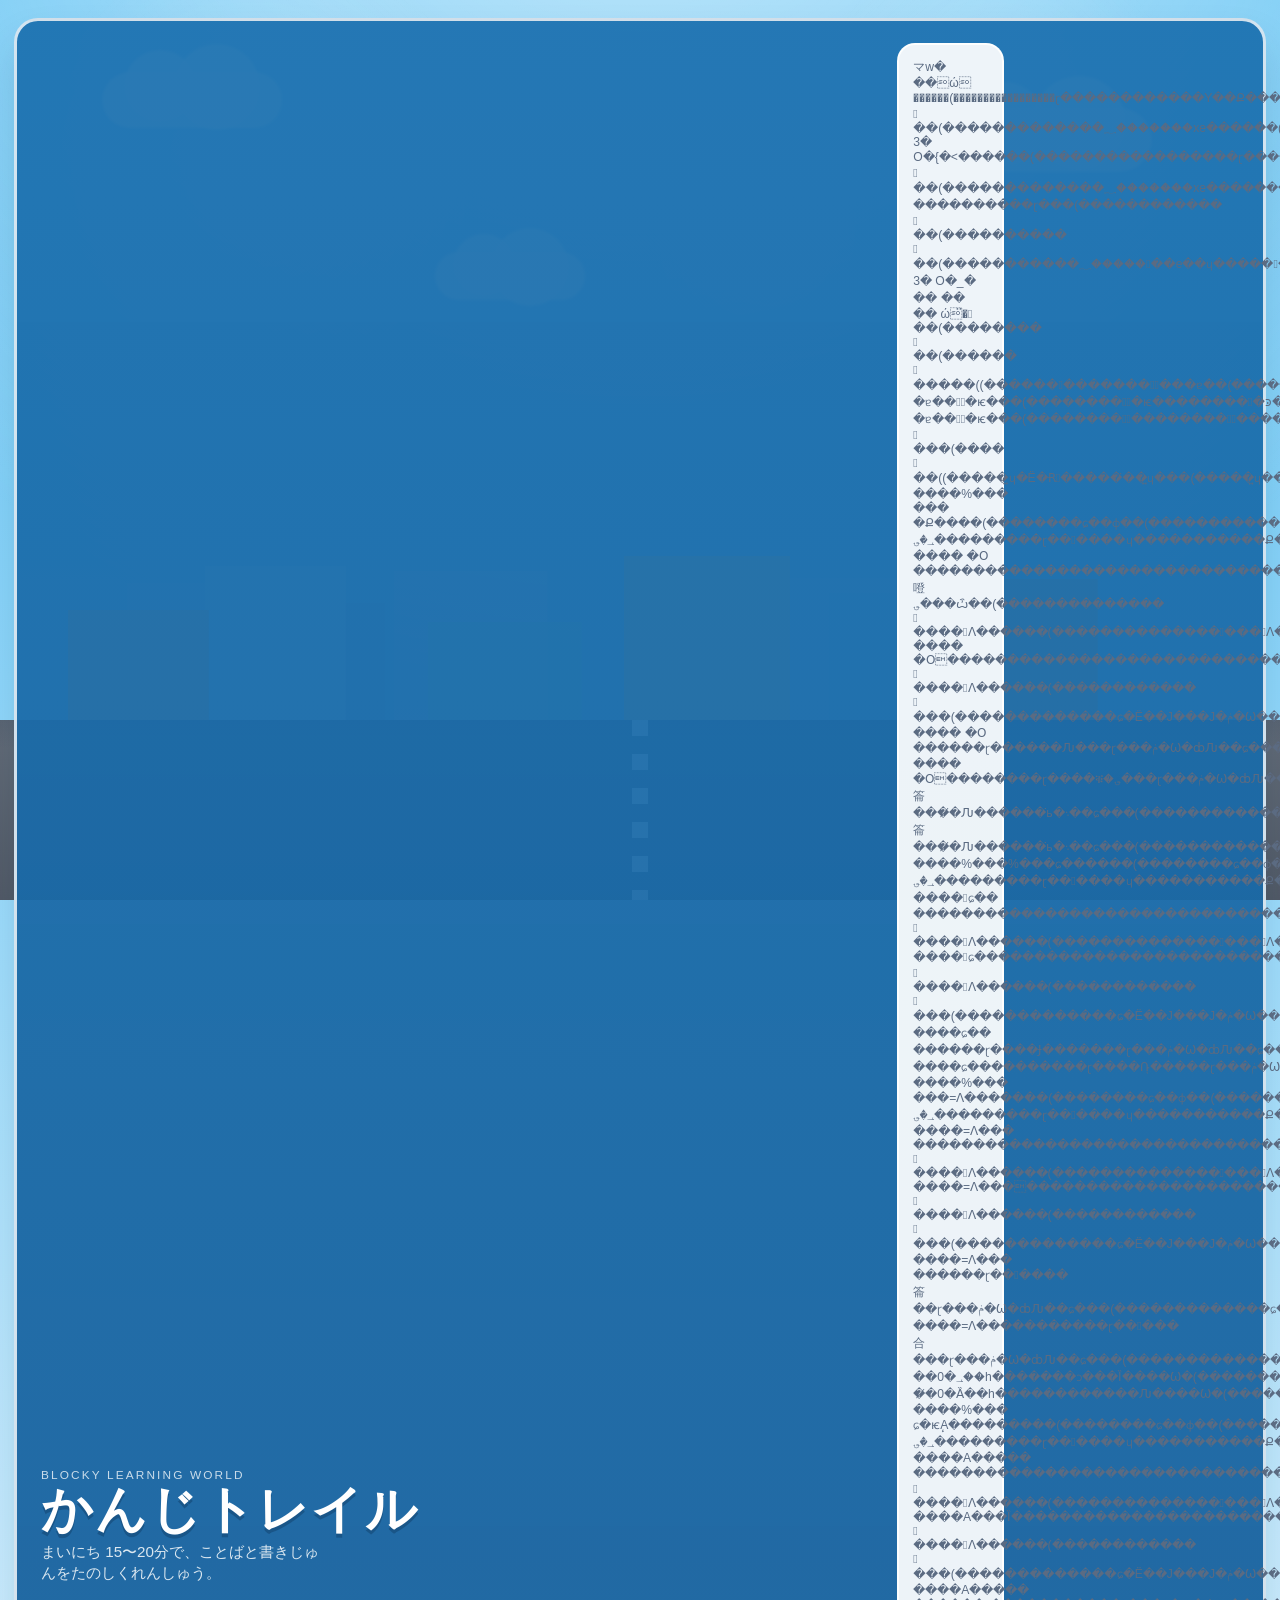
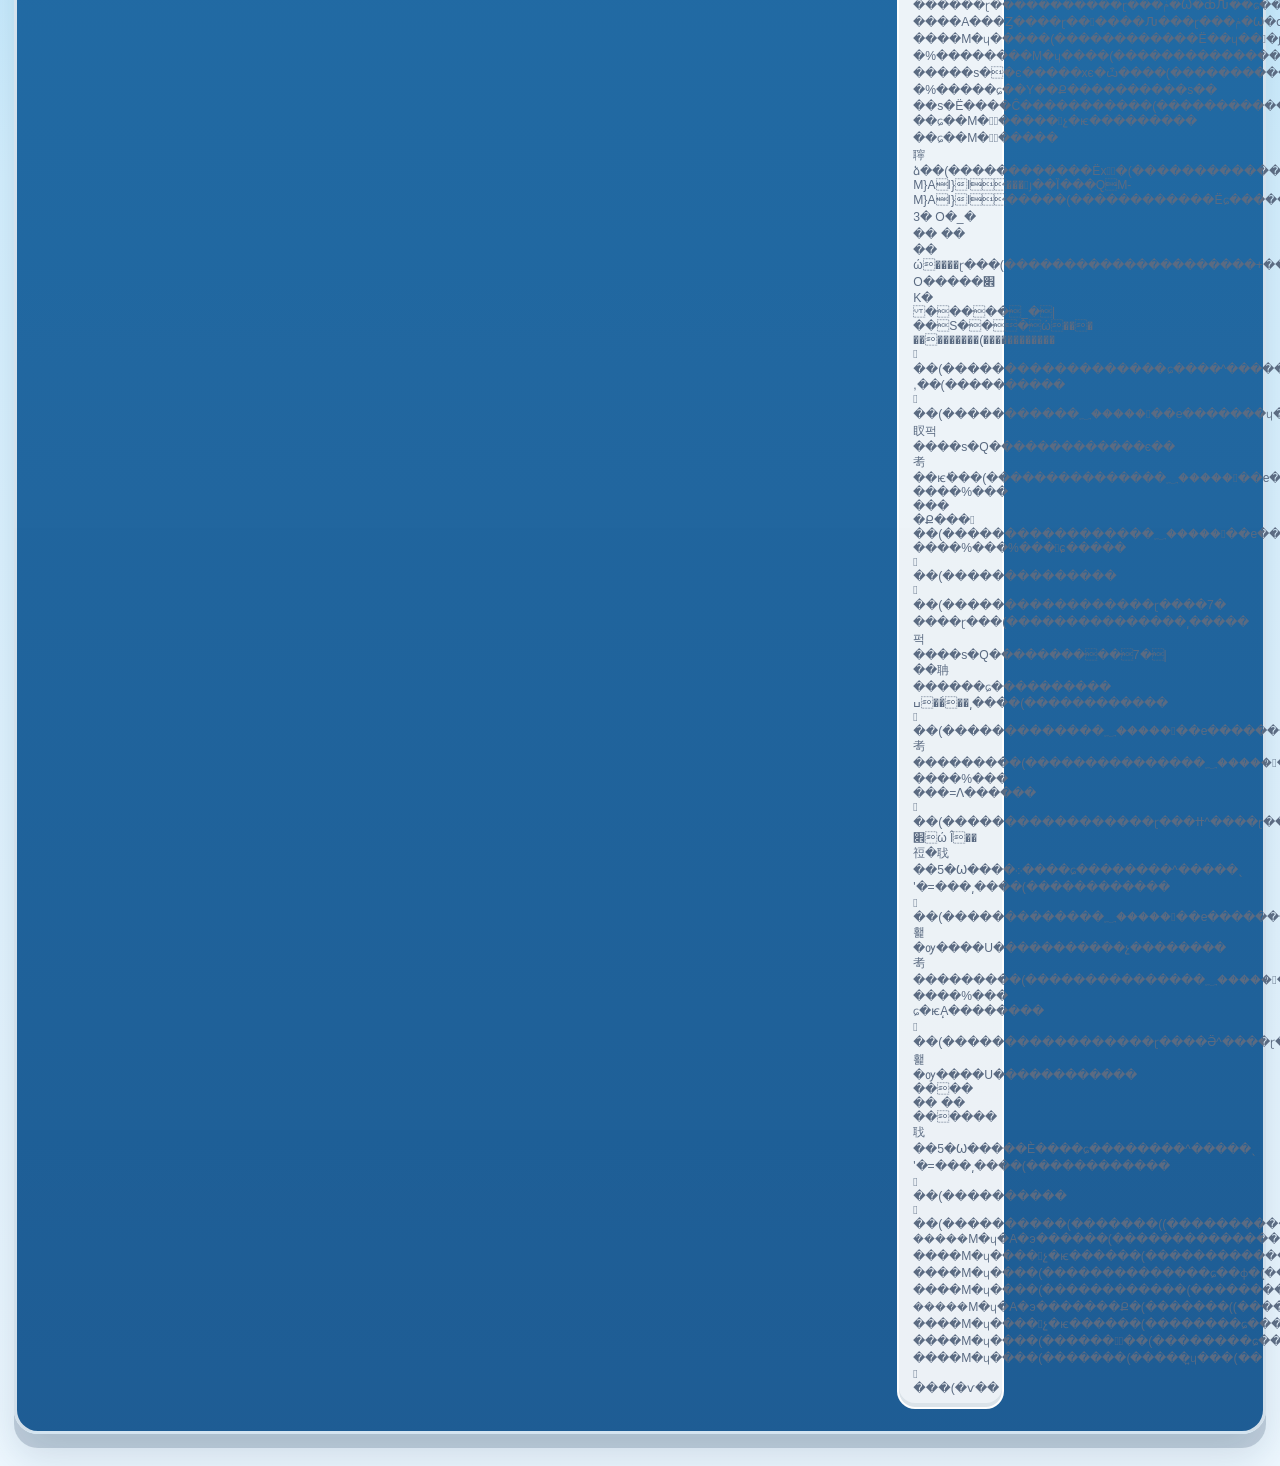
==== commit 43f1f963: "Use child-drawn sprite icons for streak badges" ====
--- a/index.html
+++ b/index.html
@@ -105,20 +105,59 @@
         place-items: center;
       }
 
-      .habit-icon-layer {
+      .habit-icon-frame {
+        position: relative;
+        width: 72px;
+        height: 72px;
+        overflow: hidden;
+        border-radius: 22px;
+      }
+
+      .habit-icon-frame.is-animated {
+        isolation: isolate;
+      }
+
+      .habit-sprite-layer {
         position: absolute;
         inset: 0;
       }
 
-      .habit-badge.today .habit-icon-layer.secondary {
+      .habit-sprite-image {
+        position: absolute;
+        display: block;
+        width: 360px;
+        max-width: none;
+        height: auto;
+        top: -72px;
+        user-select: none;
+        pointer-events: none;
+      }
+
+      .sprite-today-1 {
+        left: -24px;
+      }
+
+      .sprite-today-2 {
+        left: -102px;
+      }
+
+      .sprite-week-7 {
+        left: -179px;
+      }
+
+      .sprite-day-14 {
+        left: -256px;
+      }
+
+      .habit-badge.today .habit-sprite-layer.secondary {
         opacity: 0;
       }
 
-      .habit-badge.today.complete .habit-icon-layer.primary {
+      .habit-badge.today .habit-sprite-layer.primary {
         animation: today-primary-fade 2.8s infinite;
       }
 
-      .habit-badge.today.complete .habit-icon-layer.secondary {
+      .habit-badge.today .habit-sprite-layer.secondary {
         animation: today-secondary-fade 2.8s infinite;
       }
 
@@ -173,6 +212,33 @@
 
         .habit-icon-stack {
           width: 58px;
+        }
+
+        .habit-icon-frame {
+          width: 58px;
+          height: 58px;
+          border-radius: 18px;
+        }
+
+        .habit-sprite-image {
+          width: 290px;
+          top: -58px;
+        }
+
+        .sprite-today-1 {
+          left: -20px;
+        }
+
+        .sprite-today-2 {
+          left: -83px;
+        }
+
+        .sprite-week-7 {
+          left: -145px;
+        }
+
+        .sprite-day-14 {
+          left: -208px;
         }
 
         .habit-badge strong {
@@ -205,215 +271,76 @@
         <div class="stats-stack">
           <div class="top-stats">
             <div class="stat-pill">
-              <span class="stat-label">ポイント</span>
-              <strong id="pointsValue">0</strong>
-            </div>
-            <div class="stat-pill">
-              <span class="stat-label">れんぞく</span>
-              <strong id="streakValue">1日</strong>
-            </div>
-            <div class="stat-pill highlight">
-              <span class="stat-label">称号</span>
-              <strong id="titleValue">はじめの一歩</strong>
-            </div>
-          </div>
-          <div class="habit-strip" id="habitStrip" aria-label="れんしゅうアイコン"></div>
-        </div>
-      </header>
-
-      <main class="dashboard">
-        <section class="hero-card" id="heroCard"></section>
-        <section class="lesson-card" id="lessonCard"></section>
-        <aside class="side-panel">
-          <section class="panel level-panel" id="levelPanel"></section>
-          <section class="panel gacha-panel" id="gachaPanel"></section>
-          <section class="panel collection-panel" id="collectionPanel"></section>
-        </aside>
-        <section class="track-panel panel" id="trackPanel"></section>
-      </main>
-    </div>
-
-    <script src="./app.js"></script>
-    <script>
-      function renderFallbackHabitIconCalmBlue() {
-        return `
-          <svg class="habit-icon-svg" viewBox="0 0 96 96" role="img" aria-hidden="true">
-            <defs>
-              <linearGradient id="fallbackHabitBlueBg" x1="0%" y1="0%" x2="100%" y2="100%">
-                <stop offset="0%" stop-color="#87ecff"></stop>
-                <stop offset="100%" stop-color="#2f9fe6"></stop>
-              </linearGradient>
-              <linearGradient id="fallbackHabitBlueFace" x1="0%" y1="0%" x2="0%" y2="100%">
-                <stop offset="0%" stop-color="#ffffff"></stop>
-                <stop offset="100%" stop-color="#dfefff"></stop>
-              </linearGradient>
-            </defs>
-            <rect x="4" y="4" width="88" height="88" rx="24" fill="url(#fallbackHabitBlueBg)" stroke="#58a9d5" stroke-width="2.5"></rect>
-            <rect x="18" y="27" width="44" height="44" rx="14" fill="url(#fallbackHabitBlueFace)" stroke="#98bdd6" stroke-width="2.5"></rect>
-            <rect x="30" y="37" width="6.5" height="9" rx="3.25" fill="#3f4c57"></rect>
-            <rect x="46" y="37" width="6.5" height="9" rx="3.25" fill="#3f4c57"></rect>
-            <path d="M28 54L40 65L53 53" fill="none" stroke="#6989a7" stroke-width="3.5" stroke-linecap="round" stroke-linejoin="round"></path>
-            <path d="M72 10h10c6 0 10 4 10 10v10c0 0-6-11-20-20Z" fill="#ffffff" opacity="0.88"></path>
-          </svg>
-        `;
-      }
-
-      function renderFallbackHabitIconIdeaGreen() {
-        return `
-          <svg class="habit-icon-svg" viewBox="0 0 96 96" role="img" aria-hidden="true">
-            <defs>
-              <linearGradient id="fallbackHabitGreenBg" x1="0%" y1="0%" x2="100%" y2="100%">
-                <stop offset="0%" stop-color="#98f54d"></stop>
-                <stop offset="100%" stop-color="#38b954"></stop>
-              </linearGradient>
-              <linearGradient id="fallbackHabitGreenFace" x1="0%" y1="0%" x2="0%" y2="100%">
-                <stop offset="0%" stop-color="#ffffff"></stop>
-                <stop offset="100%" stop-color="#edf7ff"></stop>
-              </linearGradient>
-            </defs>
-            <rect x="4" y="4" width="88" height="88" rx="24" fill="url(#fallbackHabitGreenBg)" stroke="#62b750" stroke-width="2.5"></rect>
-            <rect x="18" y="27" width="44" height="44" rx="14" fill="url(#fallbackHabitGreenFace)" stroke="#95c3ad" stroke-width="2.5"></rect>
-            <path d="M30 39L34 44L39 35" fill="none" stroke="#3c464f" stroke-width="3.4" stroke-linecap="round" stroke-linejoin="round"></path>
-            <rect x="46" y="36" width="6" height="10" rx="3" fill="#3c464f"></rect>
-            <path d="M28 54L40 65L52 54" fill="none" stroke="#576f88" stroke-width="3.5" stroke-linecap="round" stroke-linejoin="round"></path>
-            <g transform="translate(56 16)">
-              <path d="M11 0C4.9 0 0 4.9 0 11c0 4 2.2 7.5 5.4 9.4V24c0 1.2 1 2.2 2.2 2.2h6.8c1.2 0 2.2-1 2.2-2.2v-3.6c3.2-1.9 5.4-5.4 5.4-9.4C22 4.9 17.1 0 11 0Z" fill="#fff5a8" stroke="#5e5e52" stroke-width="1.8"></path>
-              <path d="M11 5v7" stroke="#fffaf1" stroke-width="2" stroke-linecap="round"></path>
-              <path d="M8 24.5h6" stroke="#5e5e52" stroke-width="1.8" stroke-linecap="round"></path>
-            </g>
-            <path d="M72 10h10c6 0 10 4 10 10v10c0 0-6-11-20-20Z" fill="#ffffff" opacity="0.88"></path>
-          </svg>
-        `;
-      }
-
-      function renderFallbackHabitIconCoolOrange() {
-        return `
-          <svg class="habit-icon-svg" viewBox="0 0 96 96" role="img" aria-hidden="true">
-            <defs>
-              <linearGradient id="fallbackHabitOrangeBg" x1="0%" y1="0%" x2="100%" y2="100%">
-                <stop offset="0%" stop-color="#ffd34a"></stop>
-                <stop offset="100%" stop-color="#f27a1a"></stop>
-              </linearGradient>
-              <linearGradient id="fallbackHabitOrangeFace" x1="0%" y1="0%" x2="0%" y2="100%">
-                <stop offset="0%" stop-color="#ffffff"></stop>
-                <stop offset="100%" stop-color="#edf4ff"></stop>
-              </linearGradient>
-            </defs>
-            <rect x="4" y="4" width="88" height="88" rx="24" fill="url(#fallbackHabitOrangeBg)" stroke="#dd8229" stroke-width="2.5"></rect>
-            <rect x="18" y="27" width="48" height="44" rx="14" fill="url(#fallbackHabitOrangeFace)" stroke="#cbb29d" stroke-width="2.5"></rect>
-            <path d="M26 39h16l-1.5 10H25L26 39Z" fill="#2e3742"></path>
-            <path d="M42 39h16l1 10H43.5L42 39Z" fill="#303945"></path>
-            <path d="M40 42h4" stroke="#5f6973" stroke-width="2.4" stroke-linecap="round"></path>
-            <path d="M31 54L43 64L55 54" fill="none" stroke="#557596" stroke-width="3.5" stroke-linecap="round" stroke-linejoin="round"></path>
-            <path d="M72 10h10c6 0 10 4 10 10v10c0 0-6-11-20-20Z" fill="#ffffff" opacity="0.88"></path>
-          </svg>
-        `;
-      }
-
-      function renderFallbackHabitIconCreativePurple() {
-        return `
-          <svg class="habit-icon-svg" viewBox="0 0 96 96" role="img" aria-hidden="true">
-            <defs>
-              <linearGradient id="fallbackHabitPurpleBg" x1="0%" y1="0%" x2="100%" y2="100%">
-                <stop offset="0%" stop-color="#c792ff"></stop>
-                <stop offset="100%" stop-color="#8655cb"></stop>
-              </linearGradient>
-              <linearGradient id="fallbackHabitPaper" x1="0%" y1="0%" x2="0%" y2="100%">
-                <stop offset="0%" stop-color="#ffffff"></stop>
-                <stop offset="100%" stop-color="#eef1ff"></stop>
-              </linearGradient>
-            </defs>
-            <rect x="4" y="4" width="88" height="88" rx="24" fill="url(#fallbackHabitPurpleBg)" stroke="#8d68c8" stroke-width="2.5"></rect>
-            <g transform="translate(28 34)">
-              <path d="M0 36L10 2l7 2L7 38Z" fill="#ffca44" stroke="#c77e15" stroke-width="2"></path>
-              <path d="M14 37L22 40l-8 3l-4-5Z" fill="#fff0cf"></path>
-            </g>
-            <g transform="translate(55 36)">
-              <path d="M18 34L11 0l7-1.5L25 32Z" fill="#ffd64e" stroke="#d78316" stroke-width="2"></path>
-              <path d="M0 34l17-2l-6 7L0 39Z" fill="#fff0cf"></path>
-            </g>
-            <g transform="translate(26 28)">
-              <rect x="8" y="8" width="34" height="38" rx="7" fill="url(#fallbackHabitPaper)" stroke="#a0acc5" stroke-width="2.5"></rect>
-              <path d="M17 22c3-5 8-5 11 0" fill="none" stroke="#7c6f63" stroke-width="2.6" stroke-linecap="round"></path>
-              <path d="M28 22c3-5 8-5 11 0" fill="none" stroke="#7c6f63" stroke-width="2.6" stroke-linecap="round"></path>
-              <path d="M24 34c3 2 8 2 11 0" fill="none" stroke="#7c6f63" stroke-width="2.6" stroke-linecap="round"></path>
-            </g>
-            <path d="M72 10h10c6 0 10 4 10 10v10c0 0-6-11-20-20Z" fill="#ffffff" opacity="0.88"></path>
-          </svg>
-        `;
-      }
-
-      function renderFallbackHabitStrip() {
-        const strip = document.getElementById("habitStrip");
-        if (!strip) return;
-
-        const completedToday =
-          typeof state !== "undefined" &&
-          state &&
-          state.lastCompletedDate === state.today;
-        const streak =
-          typeof state !== "undefined" && state && typeof state.streak === "number"
-            ? state.streak
-            : Number.parseInt((document.getElementById("streakValue") || {}).textContent || "1", 10) || 1;
-        const session =
-          typeof getCurrentSession === "function" ? getCurrentSession() : null;
-        const tasks =
-          typeof TASKS_PER_GRADE === "number" ? TASKS_PER_GRADE : 15;
-        const remaining = Math.max(tasks - ((session && session.completed) || 0), 0);
-        const weekUnlocked = streak >= 7;
-        const fortnightUnlocked = streak >= 14;
-
-        strip.innerHTML = `
-          <div class="habit-strip-head">
-            <div>
-              <strong>れんしゅうアイコン</strong>
-              <span>お子さんの 絵をもとにした ごほうびメーター</span>
-            </div>
-            <b>${streak}日 つづいてる</b>
-          </div>
-          <div class="habit-badge-grid">
-            <div class="habit-badge today ${completedToday ? "complete" : "active"}">
-              <div class="habit-icon-stack">
-                <div class="habit-icon-layer primary">${renderFallbackHabitIconCalmBlue()}</div>
-                <div class="habit-icon-layer secondary">${renderFallbackHabitIconIdeaGreen()}</div>
-              </div>
-              <strong>きょう</strong>
-              <small>${completedToday ? "できた" : `あと ${remaining} ミッション`}</small>
-            </div>
-            <div class="habit-badge ${weekUnlocked ? "unlocked" : "locked"}">
-              <div class="habit-icon-stack single">${renderFallbackHabitIconCoolOrange()}</div>
-              <strong>7日</strong>
-              <small>${weekUnlocked ? "サングラス!" : `${Math.max(7 - streak, 0)}日で ひらく`}</small>
-            </div>
-            <div class="habit-badge ${fortnightUnlocked ? "unlocked" : "locked"}">
-              <div class="habit-icon-stack single">${renderFallbackHabitIconCreativePurple()}</div>
-              <strong>14日</strong>
-              <small>${fortnightUnlocked ? "クリエイター!" : `${Math.max(14 - streak, 0)}日で ひらく`}</small>
-            </div>
-          </div>
-        `;
-      }
-
-      if (!window.__habitStripPatched) {
-        if (typeof updateTopStats === "function") {
-          const originalUpdateTopStats = updateTopStats;
-          updateTopStats = function patchedUpdateTopStats() {
-            originalUpdateTopStats();
-            if (typeof renderHabitStrip === "function") {
-              renderHabitStrip();
-              return;
-            }
-            renderFallbackHabitStrip();
-          };
-        }
-        window.__habitStripPatched = true;
-      }
-
-      if (typeof renderHabitStrip === "function") {
-        renderHabitStrip();
-      } else {
-        renderFallbackHabitStrip();
-      }
-    </script>
-  </body>
-</html>
+              <span class="stat-label">マw�
+��ώ ������(�����������������ɽ������������Y��Ք������ɽ���(������������𽑥��(�������������؁�������хе������(���������������������������хе��������
+3�
+O�{�<������(�����������������ɽ��������ɕ��Y��Ք��ǚ^����ɽ���(������������𽑥��(�������������؁�������хе�������������Ј�(���������������������������хе���������Ö>�������(�����������������ɽ������ѥѱ�Y��Ք�����c�
+����������ɽ���(������������𽑥��(����������𽑥��(�����������؁�����􉡅��е��ɥ�����􉡅���M�ɥ����ɥ��������
+3�
+O�_�
+��
+��
+��
+ώ̈�𽑥��(��������𽑥��(������𽡕�����((������񵅥�������􉑅͡���ɐ��(���������͕�ѥ��������􉡕ɼ���ɐ����􉡕ɽ+�ɐ���͕�ѥ���(���������͕�ѥ��������􉱕�ͽ����ɐ����􉱕�ͽ�+�ɐ���͕�ѥ���(���������ͥ���������ͥ����������(�����������͕�ѥ�����������������ٕ�����������􉱕ٕ�A�������͕�ѥ���(�����������͕�ѥ������������������������������􉝅���A�������͕�ѥ���(�����������͕�ѥ���������������������ѥ������������􉍽����ѥ��A�������͕�ѥ���(���������ͥ���(���������͕�ѥ����������Ʌ��������������������Ʌ��A�������͕�ѥ���(������𽵅���(����𽑥��((�����͍ɥ�Ё�Ɍ􈸽�����̈��͍ɥ���(�����͍ɥ���(�������չ�ѥ���ɕ�����������!����%���+���	�Ք����(��������ɕ��ɸ��(������������ٜ������􉡅��е������ٜ��٥��	��������؀�؈�ɽ��􉥵����ɥ�����������Ք��(������������񑕙��(��������������񱥹���+Ʌ����Ё��􉙅������!����	�Օ	�����������������������������������(������������������ѽ�����͕�������ѽ���������ݕ�������ѽ��(������������������ѽ�����͕���������ѽ��������ɘ噔؈���ѽ��(��������������𽱥����+Ʌ������(��������������񱥹���+Ʌ����Ё��􉙅������!����	�Օ�����������������������������������(������������������ѽ�����͕�������ѽ�������􈍙���������ѽ��(������������������ѽ�����͕���������ѽ�������􈍑���������ѽ��(��������������𽱥����+Ʌ������(������������𽑕���(�������������ɕ�Ё��Ј���Ј�ݥ�Ѡ��������������������Ј�������ɰ����������!����	�Օ	������ɽ������Ԉ���ɽ���ݥ�Ѡ�ȸԈ��ɕ���(�������������ɕ�Ё���������܈�ݥ�Ѡ��Ј���������Ј�����Ј�������ɰ����������!����	�Օ��������ɽ����ቑ�؈���ɽ���ݥ�Ѡ�ȸԈ��ɕ���(�������������ɕ�Ё���������܈�ݥ�Ѡ�ظԈ��������䈁���̸�Ԉ������͘ь�܈��ɕ���(�������������ɕ�Ё���؈����܈�ݥ�Ѡ�ظԈ��������䈁���̸�Ԉ������͘ь�܈��ɕ���(���������������Ѡ���4�����0�����0�̀�̈�����􉹽������ɽ�������܈���ɽ���ݥ�Ѡ�̸Ԉ���ɽ�����������ɽչ�����ɽ������������ɽչ������Ѡ�(���������������Ѡ���4�Ȁ������؀�����Ѐ�������������ش�Ĵ�����h������􈍙������������������������Ѡ�(������������ٜ�(����������(�������((�������չ�ѥ���ɕ�����������!����%���%���+ɕ������(��������ɕ��ɸ��(������������ٜ������􉡅��е������ٜ��٥��	��������؀�؈�ɽ��􉥵����ɥ�����������Ք��(������������񑕙��(��������������񱥹���+Ʌ����Ё��􉙅������!����+ɕ��	�����������������������������������(������������������ѽ�����͕�������ѽ�����������ѐ����ѽ��(������������������ѽ�����͕���������ѽ������������Ј���ѽ��(��������������𽱥����+Ʌ������(��������������񱥹���+Ʌ����Ё��􉙅������!����+ɕ�������������������������������������(������������������ѽ�����͕�������ѽ�������􈍙���������ѽ��(������������������ѽ�����͕���������ѽ�������􈍕��ݙ�����ѽ��(��������������𽱥����+Ʌ������(������������𽑕���(�������������ɕ�Ё��Ј���Ј�ݥ�Ѡ��������������������Ј�������ɰ����������!����+ɕ��	������ɽ����Ɉ�������ɽ���ݥ�Ѡ�ȸԈ��ɕ���(�������������ɕ�Ё���������܈�ݥ�Ѡ��Ј���������Ј�����Ј�������ɰ����������!����+ɕ����������ɽ����Ռͅ�����ɽ���ݥ�Ѡ�ȸԈ��ɕ���(���������������Ѡ���4�����0�Ѐ��0���Ԉ�����􉹽������ɽ���͌��ј����ɽ���ݥ�Ѡ�̸Ј���ɽ�����������ɽչ�����ɽ������������ɽչ������Ѡ�(�������������ɕ�Ё���؈����؈�ݥ�Ѡ�؈���������������̈������͌��ј���ɕ���(���������������Ѡ���4�����0�����0�Ȁ�Ј�����􉹽������ɽ�����٘������ɽ���ݥ�Ѡ�̸Ԉ���ɽ�����������ɽչ�����ɽ������������ɽչ������Ѡ�(��������������Ʌ�͙�ɴ��Ʌ�ͱ�є��؀�ؤ��(�����������������Ѡ���4�Ā�+и�����и����Ō��ЀȸȀܸԀԸЀ��X�ь��ĸȀĀȸȀȸȀȸɠظ�ĸȀ��ȸȴĀȸȴȸ�ش̸̸ٌȴĸ�ԸдԸЀԸд��+�Ȁи��ܸĀ���Ā�h������􈍙��Մ�����ɽ���ՔՔ�Ȉ���ɽ���ݥ�Ѡ�ĸ������Ѡ�(�����������������Ѡ���4�Ā��܈���ɽ��􈍙����Ĉ���ɽ���ݥ�Ѡ�Ȉ���ɽ�����������ɽչ������Ѡ�(�����������������Ѡ���4���иՠ؈���ɽ���ՔՔ�Ȉ���ɽ���ݥ�Ѡ�ĸ�����ɽ�����������ɽչ������Ѡ�(��������������(���������������Ѡ���4�Ȁ������؀�����Ѐ�������������ش�Ĵ�����h������􈍙������������������������Ѡ�(������������ٜ�(����������(�������((�������չ�ѥ���ɕ�����������!����%���+���=Ʌ�������(��������ɕ��ɸ��(������������ٜ������􉡅��е������ٜ��٥��	��������؀�؈�ɽ��􉥵����ɥ�����������Ք��(������������񑕙��(��������������񱥹���+Ʌ����Ё��􉙅������!����=Ʌ���	�����������������������������������(������������������ѽ�����͕�������ѽ�������􈍙���ф����ѽ��(������������������ѽ�����͕���������ѽ�������􈍘�݄ń����ѽ��(��������������𽱥����+Ʌ������(��������������񱥹���+Ʌ����Ё��􉙅������!����=Ʌ��������������������������������������(������������������ѽ�����͕�������ѽ�������􈍙���������ѽ��(������������������ѽ�����͕���������ѽ�������􈍕��љ�����ѽ��(��������������𽱥����+Ʌ������(������������𽑕���(�������������ɕ�Ё��Ј���Ј�ݥ�Ѡ��������������������Ј�������ɰ����������!����=Ʌ���	������ɽ��􈍑����䈁��ɽ���ݥ�Ѡ�ȸԈ��ɕ���(�������������ɕ�Ё���������܈�ݥ�Ѡ�������������Ј�����Ј�������ɰ����������!����=Ʌ�����������ɽ��􈍍���合���ɽ���ݥ�Ѡ�ȸԈ��ɕ���(���������������Ѡ���4�؀���ٰ�ĸԀ�� ��0�؀��h�������ɔ���Ȉ����Ѡ�(���������������Ѡ���4�Ȁ���ٰĀ�� �̸�0�Ȁ��h������������Ԉ����Ѡ�(���������������Ѡ���4����ɠЈ���ɽ���՘���̈���ɽ���ݥ�Ѡ�ȸЈ���ɽ�����������ɽչ������Ѡ�(���������������Ѡ���4�Ā��0�̀��0�Ԁ�Ј�����􉹽������ɽ��������؈���ɽ���ݥ�Ѡ�̸Ԉ���ɽ�����������ɽչ�����ɽ������������ɽչ������Ѡ�(���������������Ѡ���4�Ȁ������؀�����Ѐ�������������ش�Ĵ�����h������􈍙������������������������Ѡ�(������������ٜ�(����������(�������((�������չ�ѥ���ɕ�����������!����%���+ɕ�ѥٕA���������(��������ɕ��ɸ��(������������ٜ������􉡅��е������ٜ��٥��	��������؀�؈�ɽ��􉥵����ɥ�����������Ք��(������������񑕙��(��������������񱥹���+Ʌ����Ё��􉙅������!����A�����	�����������������������������������(������������������ѽ�����͕�������ѽ�������􈍌��ə�����ѽ��(������������������ѽ�����͕���������ѽ�����������Ս�����ѽ��(��������������𽱥����+Ʌ������(��������������񱥹���+Ʌ����Ё��􉙅������!����A���Ȉ�������������������������������(������������������ѽ�����͕�������ѽ�������􈍙���������ѽ��(������������������ѽ�����͕���������ѽ�������􈍕��ř�����ѽ��(��������������𽱥����+Ʌ������(������������𽑕���(�������������ɕ�Ё��Ј���Ј�ݥ�Ѡ��������������������Ј�������ɰ����������!����A�����	������ɽ�����������ɽ���ݥ�Ѡ�ȸԈ��ɕ���(��������������Ʌ�͙�ɴ��Ʌ�ͱ�є�����Ф��(�����������������Ѡ���4����0���ɰ܀�0܀��h������􈍙����Ј���ɽ��􈍌�ݔ�Ԉ���ɽ���ݥ�Ѡ�Ȉ����Ѡ�(�����������������Ѡ���4�Ѐ��0�Ȁ������Ͱ�д�h������􈍙����������Ѡ�(��������������(��������������Ʌ�͙�ɴ��Ʌ�ͱ�є��Ԁ�ؤ��(�����������������Ѡ���4�����0�Ā��ܴĸ�0�Ԁ��h������􈍙���є����ɽ��􈍐����؈���ɽ���ݥ�Ѡ�Ȉ����Ѡ�(�����������������Ѡ���4���Ѱ�ܴɰ�؀�0����h������􈍙����������Ѡ�(��������������(��������������Ʌ�͙�ɴ��Ʌ�ͱ�є��؀�ई�(���������������ɕ�Ё����������ݥ�Ѡ��Ј���������������܈�������ɰ����������!����A���Ȥ����ɽ��􈍄����Ԉ���ɽ���ݥ�Ѡ�ȸԈ��ɕ���(�����������������Ѡ���4�܀�Ɍ̴Ԁ�Ԁ�Ā�������􉹽������ɽ���݌٘�̈���ɽ���ݥ�Ѡ�ȸ؈���ɽ�����������ɽչ������Ѡ�(�����������������Ѡ���4����Ɍ̴Ԁ�Ԁ�Ā�������􉹽������ɽ���݌٘�̈���ɽ���ݥ�Ѡ�ȸ؈���ɽ�����������ɽչ������Ѡ�(�����������������Ѡ���4�Ѐ�ь̀Ȁ��Ȁ�Ā�������􉹽������ɽ���݌٘�̈���ɽ���ݥ�Ѡ�ȸ؈���ɽ�����������ɽչ������Ѡ�(��������������(���������������Ѡ���4�Ȁ������؀�����Ѐ�������������ش�Ĵ�����h������􈍙������������������������Ѡ�(������������ٜ�(����������(�������((�������չ�ѥ���ɕ�����������!����M�ɥ�����(������������Ё��ɥ��􁑽�յ��й���������	�%��������M�ɥ����(���������������ɥ���ɕ��ɸ�((������������Ё������ѕ�Q�����(������������������хє����չ�����������(�����������хє���(�����������хє�����+�����ѕ��є�����хє�ѽ����(������������Ё��ɕ����(������������������хє����չ�������������хє������������хє���ɕ�����􀉹յ��Ȉ(���������������хє���ɕ��(�������������9յ��ȹ���͕%�Р����յ��й���������	�%�����ɕ��Y��Ք����������ѕ��+��ѕ�Ё����Ĉ�����������(������������Ё͕�ͥ����(��������������������+��ɕ��M��ͥ�����􀉙չ�ѥ���������+��ɕ��M��ͥ�����聹ձ��(������������Ёхͭ̀�(�����������������QM-M}AI}+I���􀉹յ��Ȉ���QM-M}AI}+I�����(������������Ёɕ���������5�Ѡ����хͭ̀����͕�ͥ������͕�ͥ���������ѕ�������������(������������Ёݕ��U�����������ɕ�������(������������Ё���ѹ����U�����������ɕ��������((����������ɥ�������!Q50��(�����������؁�����􉡅��е��ɥ��������(���������������(�����������������ɽ����
+3�
+O�_�
+��
+��
+��
+ώ����ɽ���(���������������������+��C�W�
+O�����׎
+K�
++�����_�|��S���ώ���
+���������(������������𽑥��(������������������ɕ����^����������
+,��(����������𽑥��(�����������؁�����􉡅��е�������ɥ���(�������������؁�����􉡅��е������ѽ��䀑퍽����ѕ�Q�������������є��耉��ѥٔ���(���������������؁�����􉡅��е������х����(�����������������؁�����􉡅��е��������ȁ�ɥ�������ɕ�����������!����%���+���	�Ք���𽑥��(�����������������؁�����􉡅��е��������ȁ͕����������ɕ�����������!����%���%���+ɕ�����𽑥��(��������������𽑥��(�����������������ɽ����7�
+����ɽ���(���������������͵�����퍽����ѕ�Q����������7�|��聃�+�����ɕ����������
+ߎ��́��͵����(������������𽑥��(�������������؁�����􉡅��е��������ݕ��U�����������չ��������耉���������(���������������؁�����􉡅��е������х���ͥ��������ɕ�����������!����%���+���=Ʌ������𽑥��(�����������������ɽ���ߚ^����ɽ���(���������������͵������ݕ��U������������
+׎ώ
+Î��
+䄈�聀��5�Ѡ����܀����ɕ��������^�����ˎ
+'�=���͵����(������������𽑥��(�������������؁�����􉡅��е�������홽�ѹ����U�����������չ��������耉���������(���������������؁�����􉡅��е������х���ͥ��������ɕ�����������!����%���+ɕ�ѥٕA��������𽑥��(�����������������ɽ����Ӛ^����ɽ���(���������������͵�����홽�ѹ����U������������
+����
+��
+��
+������聀��5�Ѡ�����Ѐ����ɕ��������^�����ˎ
+'�=���͵����(������������𽑥��(����������𽑥��(����������(�������((�����������ݥ���ܹ}}�����M�ɥ�A�э������(�����������������������ѕQ��Mх�̀��􀉙չ�ѥ������(��������������Ё�ɥ�����U���ѕQ��Mх�̀�����ѕQ��Mх���(��������������ѕQ��Mх�̀�չ�ѥ�����э���U���ѕQ��Mх�̠���(�������������ɥ�����U���ѕQ��Mх�̠��(�����������������������ɕ����!����M�ɥ����􀉙չ�ѥ������(��������������ɕ����!����M�ɥ����(��������������ɕ��ɸ�(�������������(������������ɕ�����������!����M�ɥ����(������������(���������(��������ݥ���ܹ}}�����M�ɥ�A�э�������Ք�(�������((�����������������ɕ����!����M�ɥ����􀉙չ�ѥ������(��������ɕ����!����M�ɥ����(������􁕱͔��(��������ɕ�����������!����M�ɥ����(�������(�����͍ɥ���(��𽉽���(�ѵ��
--- a/styles.css
+++ b/styles.css
@@ -342,6 +342,11 @@
   gap: 10px;
 }
 
+.stats-stack {
+  display: grid;
+  gap: 12px;
+}
+
 .stat-pill {
   padding: 14px 14px 12px;
   border-radius: 18px;
@@ -364,6 +369,168 @@
   display: block;
   margin-top: 6px;
   font-size: 1.15rem;
+}
+
+.habit-strip {
+  padding: 14px;
+  border-radius: 22px;
+  background: rgba(255, 255, 255, 0.14);
+  border: 2px solid rgba(255, 255, 255, 0.34);
+  box-shadow: inset 0 -3px 0 rgba(0, 0, 0, 0.1);
+}
+
+.habit-strip-head {
+  display: flex;
+  justify-content: space-between;
+  gap: 12px;
+  align-items: end;
+  margin-bottom: 12px;
+  color: white;
+}
+
+.habit-strip-head strong,
+.habit-strip-head span,
+.habit-strip-head b {
+  display: block;
+}
+
+.habit-strip-head strong {
+  font-size: 0.98rem;
+}
+
+.habit-strip-head span {
+  margin-top: 3px;
+  font-size: 0.7rem;
+  color: rgba(255, 255, 255, 0.78);
+}
+
+.habit-strip-head b {
+  font-size: 0.9rem;
+  white-space: nowrap;
+}
+
+.habit-badge-grid {
+  display: grid;
+  grid-template-columns: repeat(3, minmax(0, 1fr));
+  gap: 10px;
+}
+
+.habit-badge {
+  padding: 10px 8px 12px;
+  border-radius: 18px;
+  text-align: center;
+  background: rgba(255, 255, 255, 0.92);
+  border: 2px solid rgba(255, 255, 255, 0.94);
+  box-shadow: inset 0 -4px 0 rgba(23, 49, 79, 0.08);
+  transition: transform 220ms ease, box-shadow 220ms ease, filter 220ms ease;
+}
+
+.habit-badge.active,
+.habit-badge.unlocked,
+.habit-badge.complete {
+  transform: translateY(-1px);
+  box-shadow: inset 0 -4px 0 rgba(23, 49, 79, 0.08), 0 12px 18px rgba(15, 44, 77, 0.14);
+}
+
+.habit-badge.locked {
+  background: rgba(242, 247, 252, 0.88);
+}
+
+.habit-badge.complete {
+  background: linear-gradient(180deg, #ffffff, #eefdf2);
+}
+
+.habit-badge strong {
+  display: block;
+  margin-top: 2px;
+  font-size: 0.95rem;
+  color: #1b3656;
+}
+
+.habit-badge small {
+  display: block;
+  margin-top: 4px;
+  color: #60748a;
+  line-height: 1.35;
+}
+
+.habit-icon-stack {
+  position: relative;
+  width: 72px;
+  aspect-ratio: 1 / 1;
+  margin: 0 auto 8px;
+}
+
+.habit-icon-stack.single {
+  display: grid;
+  place-items: center;
+}
+
+.habit-icon-frame {
+  position: relative;
+  width: 72px;
+  height: 72px;
+  overflow: hidden;
+  border-radius: 22px;
+}
+
+.habit-icon-frame.is-animated {
+  isolation: isolate;
+}
+
+.habit-sprite-layer {
+  position: absolute;
+  inset: 0;
+}
+
+.habit-sprite-image {
+  position: absolute;
+  display: block;
+  width: 360px;
+  max-width: none;
+  height: auto;
+  top: -72px;
+  user-select: none;
+  pointer-events: none;
+}
+
+.sprite-today-1 {
+  left: -24px;
+}
+
+.sprite-today-2 {
+  left: -102px;
+}
+
+.sprite-week-7 {
+  left: -179px;
+}
+
+.sprite-day-14 {
+  left: -256px;
+}
+
+.habit-badge.today .habit-sprite-layer.secondary {
+  opacity: 0;
+}
+
+.habit-badge.today .habit-sprite-layer.primary {
+  animation: today-primary-fade 2.8s infinite;
+}
+
+.habit-badge.today .habit-sprite-layer.secondary {
+  animation: today-secondary-fade 2.8s infinite;
+}
+
+.habit-icon-svg {
+  width: 100%;
+  height: 100%;
+  display: block;
+  filter: drop-shadow(0 8px 12px rgba(23, 49, 79, 0.16));
+}
+
+.habit-badge.locked .habit-icon-svg {
+  filter: grayscale(0.75) saturate(0.5) brightness(1.03) drop-shadow(0 8px 12px rgba(23, 49, 79, 0.08));
 }
 
 .dashboard {
@@ -947,39 +1114,7 @@
 
 .gacha-showcase {
   margin-top: 14px;
-  border-radius: 20px;
-  padding: 20px;
-  background: linear-gradient(160deg, rgba(66, 175, 235, 0.18), rgba(255, 207, 92, 0.28));
-  border: 2px solid rgba(255, 255, 255, 0.72);
-}
-
-.gacha-card {
-  min-height: 180px;
-  padding: 18px;
-  border-radius: 18px;
-  background: linear-gradient(180deg, rgba(255, 255, 255, 0.96), rgba(241, 248, 255, 0.98));
-  border: 2px solid rgba(255, 255, 255, 0.92);
-  box-shadow: inset 0 -5px 0 rgba(23, 49, 79, 0.06);
-}
-
-.gacha-card.rare {
-  background: linear-gradient(180deg, rgba(255, 243, 207, 0.96), rgba(255, 217, 130, 0.9));
-}
-
-.gacha-card.super {
-  background: linear-gradient(180deg, rgba(255, 225, 209, 0.98), rgba(255, 146, 110, 0.92));
-}
-
-.gacha-card h4 {
-  margin: 0;
-  font-family: var(--title-font);
-  font-size: 1.3rem;
-}
-
-.gacha-card p {
-  margin: 10px 0 0;
-  color: var(--muted);
-  line-height: 1.6;
+  padding: 8px 0 0;
 }
 
 .collection-grid {
@@ -989,24 +1124,221 @@
   margin-top: 14px;
 }
 
-.collect-item {
+.proverb-card {
+  position: relative;
+  overflow: hidden;
+  border-radius: 30px;
+  padding: 16px;
+  color: #203b61;
+  background:
+    radial-gradient(circle at 20% 16%, rgba(255, 255, 255, 0.6), transparent 16%),
+    radial-gradient(circle at 82% 10%, rgba(255, 255, 255, 0.48), transparent 14%),
+    linear-gradient(180deg, #d7ecff 0%, #9ed0ff 48%, #7eb7f1 100%);
+  border: 4px solid #4f77b9;
+  box-shadow:
+    inset 0 0 0 3px rgba(255, 255, 255, 0.34),
+    inset 0 -10px 20px rgba(48, 88, 141, 0.18),
+    0 14px 24px rgba(32, 66, 115, 0.16);
+}
+
+.proverb-card::before {
+  content: "";
+  position: absolute;
+  right: 10px;
+  top: 8px;
+  width: 58px;
+  height: 58px;
+  border-radius: 0 18px 0 28px;
+  background: linear-gradient(135deg, rgba(255, 255, 255, 0.96), rgba(255, 255, 255, 0.72));
+  box-shadow: -8px 8px 18px rgba(64, 96, 140, 0.18);
+  transform: rotate(4deg);
+}
+
+.proverb-card.rare {
+  background:
+    radial-gradient(circle at 20% 16%, rgba(255, 255, 255, 0.62), transparent 16%),
+    radial-gradient(circle at 82% 10%, rgba(255, 255, 255, 0.5), transparent 14%),
+    linear-gradient(180deg, #dff2ff 0%, #a7dbff 46%, #78c8ff 100%);
+}
+
+.proverb-card.super {
+  background:
+    radial-gradient(circle at 20% 16%, rgba(255, 255, 255, 0.68), transparent 16%),
+    radial-gradient(circle at 82% 10%, rgba(255, 255, 255, 0.54), transparent 14%),
+    linear-gradient(180deg, #ebf7ff 0%, #bfe5ff 38%, #85cfff 100%);
+}
+
+.proverb-card.compact {
   padding: 12px;
+  border-radius: 24px;
+}
+
+.proverb-card.compact::before {
+  width: 40px;
+  height: 40px;
+  right: 8px;
+  top: 7px;
+  border-radius: 0 14px 0 22px;
+}
+
+.proverb-ribbon {
+  position: relative;
+  z-index: 1;
+  display: flex;
+  justify-content: space-between;
+  gap: 10px;
+  align-items: center;
+  margin-bottom: 12px;
+  padding: 12px 16px;
   border-radius: 18px;
-  background: linear-gradient(180deg, #ffffff, #eef7ff);
-  min-height: 112px;
-  border: 2px solid rgba(202, 224, 241, 0.85);
-  box-shadow: 0 8px 0 rgba(31, 72, 113, 0.06);
-}
-
-.collect-item strong {
+  background: linear-gradient(180deg, rgba(255, 255, 255, 0.94), rgba(244, 248, 255, 0.88));
+  border: 3px solid rgba(79, 119, 185, 0.74);
+  box-shadow: inset 0 -4px 0 rgba(79, 119, 185, 0.12);
+}
+
+.proverb-ribbon span {
+  font-family: var(--title-font);
+  font-size: 1.18rem;
+  letter-spacing: 0.04em;
+}
+
+.proverb-ribbon b {
+  font-size: 0.74rem;
+  color: #4b77aa;
+  background: rgba(127, 182, 241, 0.2);
+  border: 2px solid rgba(79, 119, 185, 0.22);
+  border-radius: 999px;
+  padding: 6px 10px;
+}
+
+.proverb-card.compact .proverb-ribbon {
+  margin-bottom: 8px;
+  padding: 8px 12px;
+}
+
+.proverb-card.compact .proverb-ribbon span {
+  font-size: 0.9rem;
+}
+
+.proverb-card.compact .proverb-ribbon b {
+  font-size: 0.65rem;
+  padding: 4px 8px;
+}
+
+.proverb-stage {
+  position: relative;
+  z-index: 1;
+  min-height: 220px;
+  margin-bottom: 12px;
+  border-radius: 22px;
+  background:
+    linear-gradient(180deg, rgba(219, 238, 255, 0.92), rgba(144, 198, 246, 0.92)),
+    linear-gradient(135deg, rgba(255, 255, 255, 0.22), transparent 55%);
+  border: 3px solid rgba(79, 119, 185, 0.54);
+  box-shadow: inset 0 -8px 18px rgba(54, 99, 152, 0.12);
+  overflow: hidden;
+}
+
+.proverb-card.compact .proverb-stage {
+  min-height: 160px;
+  margin-bottom: 10px;
+  border-radius: 18px;
+}
+
+.proverb-scene-svg {
+  width: 100%;
+  height: 100%;
   display: block;
-  font-size: 0.98rem;
-}
-
-.collect-item small {
+}
+
+.proverb-lock {
+  position: absolute;
+  right: 16px;
+  bottom: 14px;
+  padding: 8px 12px;
+  border-radius: 999px;
+  background: rgba(255, 255, 255, 0.92);
+  border: 2px solid rgba(79, 119, 185, 0.34);
+  font-size: 0.8rem;
+  font-weight: 900;
+  color: #4f77b9;
+  letter-spacing: 0.08em;
+}
+
+.proverb-footer {
+  position: relative;
+  z-index: 1;
+  border-radius: 22px;
+  padding: 14px 16px 16px;
+  background: linear-gradient(180deg, rgba(255, 255, 255, 0.94), rgba(240, 246, 255, 0.92));
+  border: 3px solid rgba(79, 119, 185, 0.58);
+  box-shadow: inset 0 -6px 0 rgba(79, 119, 185, 0.08);
+}
+
+.proverb-card.compact .proverb-footer {
+  padding: 10px 12px 12px;
+  border-radius: 18px;
+}
+
+.proverb-chip-row {
+  display: flex;
+  flex-wrap: wrap;
+  gap: 8px;
+  align-items: center;
+}
+
+.proverb-chip,
+.proverb-reading {
+  display: inline-flex;
+  align-items: center;
+  border-radius: 999px;
+  padding: 6px 10px;
+  font-size: 0.74rem;
+  font-weight: 800;
+}
+
+.proverb-chip {
+  background: rgba(113, 186, 255, 0.18);
+  color: #3d6ba1;
+  border: 2px solid rgba(79, 119, 185, 0.18);
+}
+
+.proverb-reading {
+  background: rgba(255, 255, 255, 0.94);
+  color: #56749a;
+  border: 2px solid rgba(79, 119, 185, 0.14);
+}
+
+.proverb-title {
   display: block;
-  margin-top: 8px;
-  color: var(--muted);
+  margin-top: 10px;
+  font-size: 1.35rem;
+  color: #26456d;
+}
+
+.proverb-summary,
+.proverb-support {
+  margin: 10px 0 0;
+  line-height: 1.65;
+  color: #4a6485;
+}
+
+.proverb-support {
+  font-weight: 700;
+  color: #355782;
+}
+
+.proverb-card.compact .proverb-title {
+  font-size: 1rem;
+}
+
+.proverb-card.compact .proverb-summary {
+  font-size: 0.8rem;
+  line-height: 1.5;
+}
+
+.proverb-card.compact .proverb-support {
+  display: none;
 }
 
 .track-panel {
@@ -1162,6 +1494,34 @@
   }
 }
 
+@keyframes today-primary-fade {
+  0%,
+  42% {
+    opacity: 1;
+  }
+  50%,
+  92% {
+    opacity: 0;
+  }
+  100% {
+    opacity: 1;
+  }
+}
+
+@keyframes today-secondary-fade {
+  0%,
+  42% {
+    opacity: 0;
+  }
+  50%,
+  92% {
+    opacity: 1;
+  }
+  100% {
+    opacity: 0;
+  }
+}
+
 @media (max-width: 1180px) {
   .topbar {
     grid-template-columns: 1fr;
@@ -1199,6 +1559,99 @@
     grid-template-columns: 1fr;
   }
 
+  .habit-strip-head {
+    align-items: start;
+    flex-direction: column;
+  }
+
+  .habit-badge {
+    padding: 10px 6px 12px;
+  }
+
+  .habit-icon-stack {
+    width: 58px;
+  }
+
+  .habit-icon-frame {
+    width: 58px;
+    height: 58px;
+    border-radius: 18px;
+  }
+
+  .habit-sprite-image {
+    width: 290px;
+    top: -58px;
+  }
+
+  .sprite-today-1 {
+    left: -20px;
+  }
+
+  .sprite-today-2 {
+    left: -83px;
+  }
+
+  .sprite-week-7 {
+    left: -145px;
+  }
+
+  .sprite-day-14 {
+    left: -208px;
+  }
+
+  .habit-badge strong {
+    font-size: 0.88rem;
+  }
+
+  .habit-badge small {
+    font-size: 0.73rem;
+  }
+
+  .proverb-card {
+    padding: 12px;
+    border-radius: 24px;
+  }
+
+  .proverb-card::before {
+    width: 42px;
+    height: 42px;
+    border-radius: 0 14px 0 20px;
+  }
+
+  .proverb-ribbon {
+    padding: 8px 12px;
+    border-radius: 16px;
+  }
+
+  .proverb-ribbon span {
+    font-size: 0.92rem;
+  }
+
+  .proverb-ribbon b {
+    font-size: 0.64rem;
+    padding: 4px 8px;
+  }
+
+  .proverb-stage {
+    min-height: 178px;
+    border-radius: 18px;
+  }
+
+  .proverb-footer {
+    padding: 10px 12px 12px;
+    border-radius: 18px;
+  }
+
+  .proverb-title {
+    font-size: 1.04rem;
+  }
+
+  .proverb-summary,
+  .proverb-support {
+    font-size: 0.82rem;
+    line-height: 1.55;
+  }
+
   .writing-support-grid {
     grid-template-columns: 1fr;
     gap: 10px;
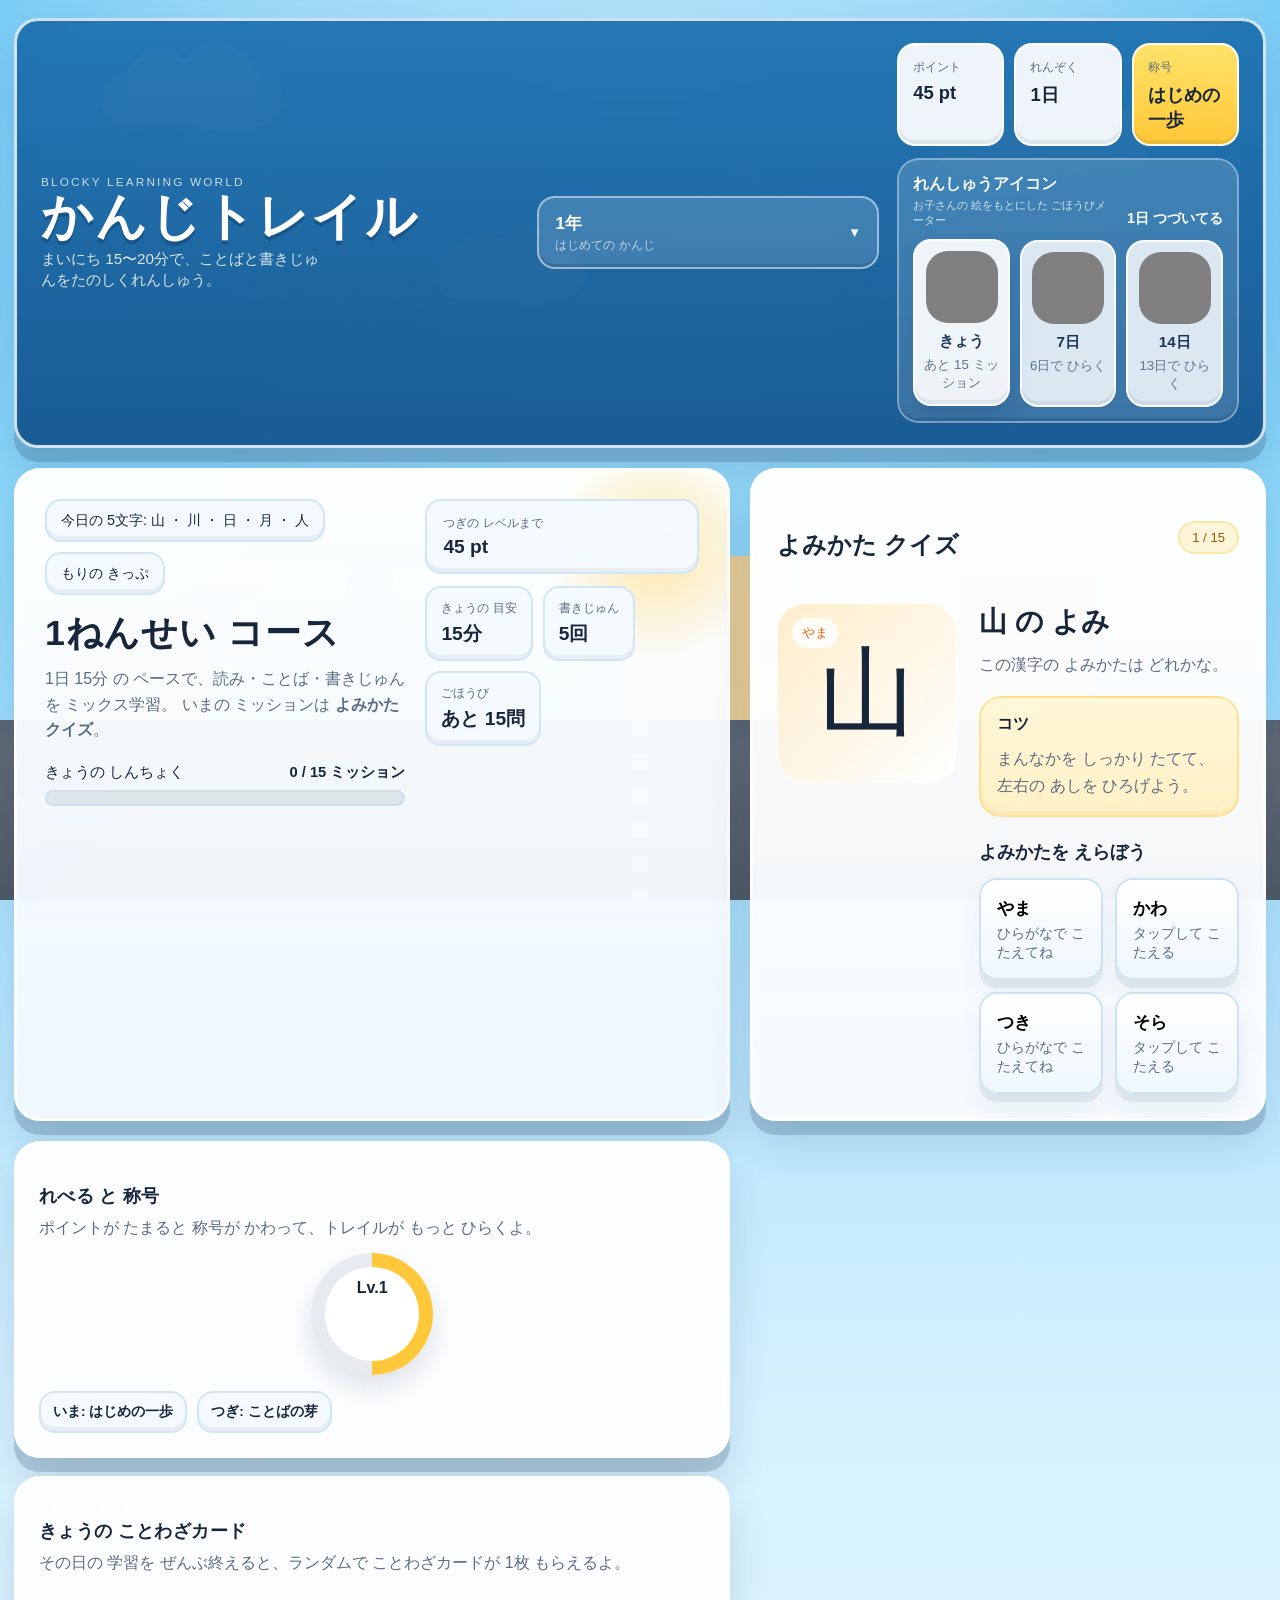
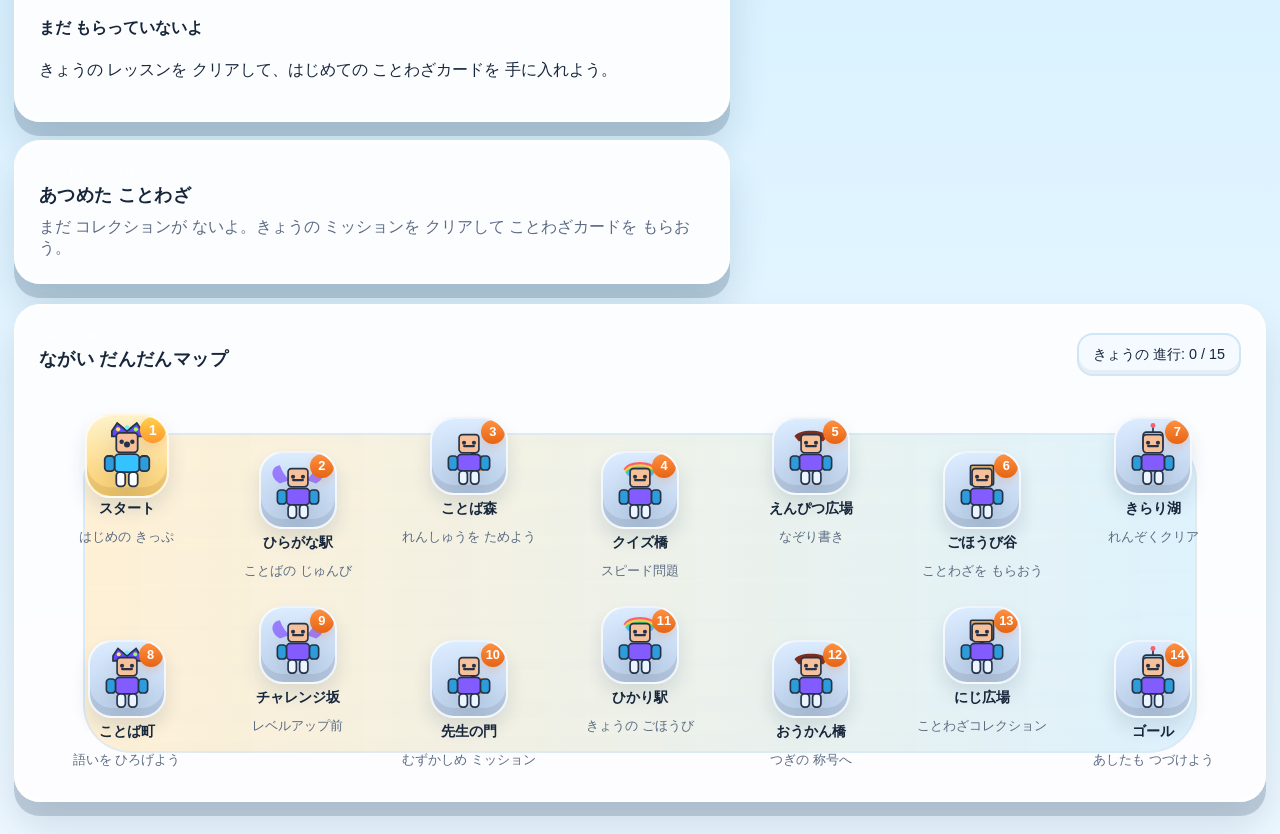
==== commit 0f9d25a1: "Render streak badges from uploaded sprite in index fallback" ====
--- a/index.html
+++ b/index.html
@@ -271,76 +271,218 @@
         <div class="stats-stack">
           <div class="top-stats">
             <div class="stat-pill">
-              <span class="stat-label">マw�
-��ώ ������(�����������������ɽ������������Y��Ք������ɽ���(������������𽑥��(�������������؁�������хе������(���������������������������хе��������
-3�
-O�{�<������(�����������������ɽ��������ɕ��Y��Ք��ǚ^����ɽ���(������������𽑥��(�������������؁�������хе�������������Ј�(���������������������������хе���������Ö>�������(�����������������ɽ������ѥѱ�Y��Ք�����c�
-����������ɽ���(������������𽑥��(����������𽑥��(�����������؁�����􉡅��е��ɥ�����􉡅���M�ɥ����ɥ��������
-3�
-O�_�
-��
-��
-��
-ώ̈�𽑥��(��������𽑥��(������𽡕�����((������񵅥�������􉑅͡���ɐ��(���������͕�ѥ��������􉡕ɼ���ɐ����􉡕ɽ-�ɐ���͕�ѥ���(���������͕�ѥ��������􉱕�ͽ����ɐ����􉱕�ͽ�-�ɐ���͕�ѥ���(���������ͥ���������ͥ����������(�����������͕�ѥ�����������������ٕ�����������􉱕ٕ�A�������͕�ѥ���(�����������͕�ѥ������������������������������􉝅���A�������͕�ѥ���(�����������͕�ѥ���������������������ѥ������������􉍽����ѥ��A�������͕�ѥ���(���������ͥ���(���������͕�ѥ����������Ʌ��������������������Ʌ��A�������͕�ѥ���(������𽵅���(����𽑥��((�����͍ɥ�Ё�Ɍ􈸽�����̈��͍ɥ���(�����͍ɥ���(�������չ�ѥ���ɕ�����������!����%���-���	�Ք����(��������ɕ��ɸ��(������������ٜ������􉡅��е������ٜ��٥��	��������؀�؈�ɽ��􉥵����ɥ�����������Ք��(������������񑕙��(��������������񱥹���-Ʌ����Ё��􉙅������!����	�Օ	�����������������������������������(������������������ѽ�����͕�������ѽ���������ݕ�������ѽ��(������������������ѽ�����͕���������ѽ��������ɘ噔؈���ѽ��(��������������𽱥����-Ʌ������(��������������񱥹���-Ʌ����Ё��􉙅������!����	�Օ�����������������������������������(������������������ѽ�����͕�������ѽ�������􈍙���������ѽ��(������������������ѽ�����͕���������ѽ�������􈍑���������ѽ��(��������������𽱥����-Ʌ������(������������𽑕���(�������������ɕ�Ё��Ј���Ј�ݥ�Ѡ��������������������Ј�������ɰ����������!����	�Օ	������ɽ������Ԉ���ɽ���ݥ�Ѡ�ȸԈ��ɕ���(�������������ɕ�Ё���������܈�ݥ�Ѡ��Ј���������Ј�����Ј�������ɰ����������!����	�Օ��������ɽ����ቑ�؈���ɽ���ݥ�Ѡ�ȸԈ��ɕ���(�������������ɕ�Ё���������܈�ݥ�Ѡ�ظԈ��������䈁���̸�Ԉ������͘ь�܈��ɕ���(�������������ɕ�Ё���؈����܈�ݥ�Ѡ�ظԈ��������䈁���̸�Ԉ������͘ь�܈��ɕ���(���������������Ѡ���4�����0�����0�̀�̈�����􉹽������ɽ�������܈���ɽ���ݥ�Ѡ�̸Ԉ���ɽ�����������ɽչ�����ɽ������������ɽչ������Ѡ�(���������������Ѡ���4�Ȁ������؀�����Ѐ�������������ش�Ĵ�����h������􈍙������������������������Ѡ�(������������ٜ�(����������(�������((�������չ�ѥ���ɕ�����������!����%���%���-ɕ������(��������ɕ��ɸ��(������������ٜ������􉡅��е������ٜ��٥��	��������؀�؈�ɽ��􉥵����ɥ�����������Ք��(������������񑕙��(��������������񱥹���-Ʌ����Ё��􉙅������!����-ɕ��	�����������������������������������(������������������ѽ�����͕�������ѽ�����������ѐ����ѽ��(������������������ѽ�����͕���������ѽ������������Ј���ѽ��(��������������𽱥����-Ʌ������(��������������񱥹���-Ʌ����Ё��􉙅������!����-ɕ�������������������������������������(������������������ѽ�����͕�������ѽ�������􈍙���������ѽ��(������������������ѽ�����͕���������ѽ�������􈍕��ݙ�����ѽ��(��������������𽱥����-Ʌ������(������������𽑕���(�������������ɕ�Ё��Ј���Ј�ݥ�Ѡ��������������������Ј�������ɰ����������!����-ɕ��	������ɽ����Ɉ�������ɽ���ݥ�Ѡ�ȸԈ��ɕ���(�������������ɕ�Ё���������܈�ݥ�Ѡ��Ј���������Ј�����Ј�������ɰ����������!����-ɕ����������ɽ����Ռͅ�����ɽ���ݥ�Ѡ�ȸԈ��ɕ���(���������������Ѡ���4�����0�Ѐ��0���Ԉ�����􉹽������ɽ���͌��ј����ɽ���ݥ�Ѡ�̸Ј���ɽ�����������ɽչ�����ɽ������������ɽչ������Ѡ�(�������������ɕ�Ё���؈����؈�ݥ�Ѡ�؈���������������̈������͌��ј���ɕ���(���������������Ѡ���4�����0�����0�Ȁ�Ј�����􉹽������ɽ�����٘������ɽ���ݥ�Ѡ�̸Ԉ���ɽ�����������ɽչ�����ɽ������������ɽչ������Ѡ�(��������������Ʌ�͙�ɴ��Ʌ�ͱ�є��؀�ؤ��(�����������������Ѡ���4�Ā�-и�����и����Ō��ЀȸȀܸԀԸЀ��X�ь��ĸȀĀȸȀȸȀȸɠظ�ĸȀ��ȸȴĀȸȴȸ�ش̸̸ٌȴĸ�ԸдԸЀԸд��-�Ȁи��ܸĀ���Ā�h������􈍙��Մ�����ɽ���ՔՔ�Ȉ���ɽ���ݥ�Ѡ�ĸ������Ѡ�(�����������������Ѡ���4�Ā��܈���ɽ��􈍙����Ĉ���ɽ���ݥ�Ѡ�Ȉ���ɽ�����������ɽչ������Ѡ�(�����������������Ѡ���4���иՠ؈���ɽ���ՔՔ�Ȉ���ɽ���ݥ�Ѡ�ĸ�����ɽ�����������ɽչ������Ѡ�(��������������(���������������Ѡ���4�Ȁ������؀�����Ѐ�������������ش�Ĵ�����h������􈍙������������������������Ѡ�(������������ٜ�(����������(�������((�������չ�ѥ���ɕ�����������!����%���-���=Ʌ�������(��������ɕ��ɸ��(������������ٜ������􉡅��е������ٜ��٥��	��������؀�؈�ɽ��􉥵����ɥ�����������Ք��(������������񑕙��(��������������񱥹���-Ʌ����Ё��􉙅������!����=Ʌ���	�����������������������������������(������������������ѽ�����͕�������ѽ�������􈍙���ф����ѽ��(������������������ѽ�����͕���������ѽ�������􈍘�݄ń����ѽ��(��������������𽱥����-Ʌ������(��������������񱥹���-Ʌ����Ё��􉙅������!����=Ʌ��������������������������������������(������������������ѽ�����͕�������ѽ�������􈍙���������ѽ��(������������������ѽ�����͕���������ѽ�������􈍕��љ�����ѽ��(��������������𽱥����-Ʌ������(������������𽑕���(�������������ɕ�Ё��Ј���Ј�ݥ�Ѡ��������������������Ј�������ɰ����������!����=Ʌ���	������ɽ��􈍑����䈁��ɽ���ݥ�Ѡ�ȸԈ��ɕ���(�������������ɕ�Ё���������܈�ݥ�Ѡ�������������Ј�����Ј�������ɰ����������!����=Ʌ�����������ɽ��􈍍���合���ɽ���ݥ�Ѡ�ȸԈ��ɕ���(���������������Ѡ���4�؀���ٰ�ĸԀ�� ��0�؀��h�������ɔ���Ȉ����Ѡ�(���������������Ѡ���4�Ȁ���ٰĀ�� �̸�0�Ȁ��h������������Ԉ����Ѡ�(���������������Ѡ���4����ɠЈ���ɽ���՘���̈���ɽ���ݥ�Ѡ�ȸЈ���ɽ�����������ɽչ������Ѡ�(���������������Ѡ���4�Ā��0�̀��0�Ԁ�Ј�����􉹽������ɽ��������؈���ɽ���ݥ�Ѡ�̸Ԉ���ɽ�����������ɽչ�����ɽ������������ɽչ������Ѡ�(���������������Ѡ���4�Ȁ������؀�����Ѐ�������������ش�Ĵ�����h������􈍙������������������������Ѡ�(������������ٜ�(����������(�������((�������չ�ѥ���ɕ�����������!����%���-ɕ�ѥٕA���������(��������ɕ��ɸ��(������������ٜ������􉡅��е������ٜ��٥��	��������؀�؈�ɽ��􉥵����ɥ�����������Ք��(������������񑕙��(��������������񱥹���-Ʌ����Ё��􉙅������!����A�����	�����������������������������������(������������������ѽ�����͕�������ѽ�������􈍌��ə�����ѽ��(������������������ѽ�����͕���������ѽ�����������Ս�����ѽ��(��������������𽱥����-Ʌ������(��������������񱥹���-Ʌ����Ё��􉙅������!����A���Ȉ�������������������������������(������������������ѽ�����͕�������ѽ�������􈍙���������ѽ��(������������������ѽ�����͕���������ѽ�������􈍕��ř�����ѽ��(��������������𽱥����-Ʌ������(������������𽑕���(�������������ɕ�Ё��Ј���Ј�ݥ�Ѡ��������������������Ј�������ɰ����������!����A�����	������ɽ�����������ɽ���ݥ�Ѡ�ȸԈ��ɕ���(��������������Ʌ�͙�ɴ��Ʌ�ͱ�є�����Ф��(�����������������Ѡ���4����0���ɰ܀�0܀��h������􈍙����Ј���ɽ��􈍌�ݔ�Ԉ���ɽ���ݥ�Ѡ�Ȉ����Ѡ�(�����������������Ѡ���4�Ѐ��0�Ȁ������Ͱ�д�h������􈍙����������Ѡ�(��������������(��������������Ʌ�͙�ɴ��Ʌ�ͱ�є��Ԁ�ؤ��(�����������������Ѡ���4�����0�Ā��ܴĸ�0�Ԁ��h������􈍙���є����ɽ��􈍐����؈���ɽ���ݥ�Ѡ�Ȉ����Ѡ�(�����������������Ѡ���4���Ѱ�ܴɰ�؀�0����h������􈍙����������Ѡ�(��������������(��������������Ʌ�͙�ɴ��Ʌ�ͱ�є��؀�ई�(���������������ɕ�Ё����������ݥ�Ѡ��Ј���������������܈�������ɰ����������!����A���Ȥ����ɽ��􈍄����Ԉ���ɽ���ݥ�Ѡ�ȸԈ��ɕ���(�����������������Ѡ���4�܀�Ɍ̴Ԁ�Ԁ�Ā�������􉹽������ɽ���݌٘�̈���ɽ���ݥ�Ѡ�ȸ؈���ɽ�����������ɽչ������Ѡ�(�����������������Ѡ���4����Ɍ̴Ԁ�Ԁ�Ā�������􉹽������ɽ���݌٘�̈���ɽ���ݥ�Ѡ�ȸ؈���ɽ�����������ɽչ������Ѡ�(�����������������Ѡ���4�Ѐ�ь̀Ȁ��Ȁ�Ā�������􉹽������ɽ���݌٘�̈���ɽ���ݥ�Ѡ�ȸ؈���ɽ�����������ɽչ������Ѡ�(��������������(���������������Ѡ���4�Ȁ������؀�����Ѐ�������������ش�Ĵ�����h������􈍙������������������������Ѡ�(������������ٜ�(����������(�������((�������չ�ѥ���ɕ�����������!����M�ɥ�����(������������Ё��ɥ��􁑽�յ��й���������	�%��������M�ɥ����(���������������ɥ���ɕ��ɸ�((������������Ё������ѕ�Q�����(������������������хє����չ�����������(�����������хє���(�����������хє�����-�����ѕ��є�����хє�ѽ����(������������Ё��ɕ����(������������������хє����չ�������������хє������������хє���ɕ�����􀉹յ��Ȉ(���������������хє���ɕ��(�������������9յ��ȹ���͕%�Р����յ��й���������	�%�����ɕ��Y��Ք����������ѕ��-��ѕ�Ё����Ĉ�����������(������������Ё͕�ͥ����(��������������������-��ɕ��M��ͥ�����􀉙չ�ѥ���������-��ɕ��M��ͥ�����聹ձ��(������������Ёхͭ̀�(�����������������QM-M}AI}-I���􀉹յ��Ȉ���QM-M}AI}-I�����(������������Ёɕ���������5�Ѡ����хͭ̀����͕�ͥ������͕�ͥ���������ѕ�������������(������������Ёݕ��U�����������ɕ�������(������������Ё���ѹ����U�����������ɕ��������((����������ɥ�������!Q50��(�����������؁�����􉡅��е��ɥ��������(���������������(�����������������ɽ����
-3�
-O�_�
-��
-��
-��
-ώ����ɽ���(���������������������+��C�W�
-O�����׎
-K�
--�����_�|��S���ώ���
-���������(������������𽑥��(������������������ɕ����^����������
-,��(����������𽑥��(�����������؁�����􉡅��е�������ɥ���(�������������؁�����􉡅��е������ѽ��䀑퍽����ѕ�Q�������������є��耉��ѥٔ���(���������������؁�����􉡅��е������х����(�����������������؁�����􉡅��е��������ȁ�ɥ�������ɕ�����������!����%���-���	�Ք���𽑥��(�����������������؁�����􉡅��е��������ȁ͕����������ɕ�����������!����%���%���-ɕ�����𽑥��(��������������𽑥��(�����������������ɽ����7�
-����ɽ���(���������������͵�����퍽����ѕ�Q����������7�|��聃�-�����ɕ����������
-ߎ��́��͵����(������������𽑥��(�������������؁�����􉡅��е��������ݕ��U�����������չ��������耉���������(���������������؁�����􉡅��е������х���ͥ��������ɕ�����������!����%���-���=Ʌ������𽑥��(�����������������ɽ���ߚ^����ɽ���(���������������͵������ݕ��U������������
-׎ώ
-Î��
-䄈�聀��5�Ѡ����܀����ɕ��������^�����ˎ
-'�=���͵����(������������𽑥��(�������������؁�����􉡅��е�������홽�ѹ����U�����������չ��������耉���������(���������������؁�����􉡅��е������х���ͥ��������ɕ�����������!����%���-ɕ�ѥٕA��������𽑥��(�����������������ɽ����Ӛ^����ɽ���(���������������͵�����홽�ѹ����U������������
-����
-��
-��
-������聀��5�Ѡ�����Ѐ����ɕ��������^�����ˎ
-'�=���͵����(������������𽑥��(����������𽑥��(����������(�������((�����������ݥ���ܹ}}�����M�ɥ�A�э������(�����������������������ѕQ��Mх�̀��􀉙չ�ѥ������(��������������Ё�ɥ�����U���ѕQ��Mх�̀�����ѕQ��Mх���(��������������ѕQ��Mх�̀�չ�ѥ�����э���U���ѕQ��Mх�̠���(�������������ɥ�����U���ѕQ��Mх�̠��(�����������������������ɕ����!����M�ɥ����􀉙չ�ѥ������(��������������ɕ����!����M�ɥ����(��������������ɕ��ɸ�(�������������(������������ɕ�����������!����M�ɥ����(������������(���������(��������ݥ���ܹ}}�����M�ɥ�A�э�������Ք�(�������((�����������������ɕ����!����M�ɥ����􀉙չ�ѥ������(��������ɕ����!����M�ɥ����(������􁕱͔��(��������ɕ�����������!����M�ɥ����(�������(�����͍ɥ���(��𽉽���(�ѵ��+              <span class="stat-label">ポイント</span>
+              <strong id="pointsValue">0</strong>
+            </div>
+            <div class="stat-pill">
+              <span class="stat-label">れんぞく</span>
+              <strong id="streakValue">1日</strong>
+            </div>
+            <div class="stat-pill highlight">
+              <span class="stat-label">称号</span>
+              <strong id="titleValue">はじめの一歩</strong>
+            </div>
+          </div>
+          <div class="habit-strip" id="habitStrip" aria-label="れんしゅうアイコン"></div>
+        </div>
+      </header>
+
+      <main class="dashboard">
+        <section class="hero-card" id="heroCard"></section>
+        <section class="lesson-card" id="lessonCard"></section>
+        <aside class="side-panel">
+          <section class="panel level-panel" id="levelPanel"></section>
+          <section class="panel gacha-panel" id="gachaPanel"></section>
+          <section class="panel collection-panel" id="collectionPanel"></section>
+        </aside>
+        <section class="track-panel panel" id="trackPanel"></section>
+      </main>
+    </div>
+
+    <script src="./app.js"></script>
+    <script>
+      function renderFallbackHabitIconCalmBlue() {
+        return `
+          <svg class="habit-icon-svg" viewBox="0 0 96 96" role="img" aria-hidden="true">
+            <defs>
+              <linearGradient id="fallbackHabitBlueBg" x1="0%" y1="0%" x2="100%" y2="100%">
+                <stop offset="0%" stop-color="#87ecff"></stop>
+                <stop offset="100%" stop-color="#2f9fe6"></stop>
+              </linearGradient>
+              <linearGradient id="fallbackHabitBlueFace" x1="0%" y1="0%" x2="0%" y2="100%">
+                <stop offset="0%" stop-color="#ffffff"></stop>
+                <stop offset="100%" stop-color="#dfefff"></stop>
+              </linearGradient>
+            </defs>
+            <rect x="4" y="4" width="88" height="88" rx="24" fill="url(#fallbackHabitBlueBg)" stroke="#58a9d5" stroke-width="2.5"></rect>
+            <rect x="18" y="27" width="44" height="44" rx="14" fill="url(#fallbackHabitBlueFace)" stroke="#98bdd6" stroke-width="2.5"></rect>
+            <rect x="30" y="37" width="6.5" height="9" rx="3.25" fill="#3f4c57"></rect>
+            <rect x="46" y="37" width="6.5" height="9" rx="3.25" fill="#3f4c57"></rect>
+            <path d="M28 54L40 65L53 53" fill="none" stroke="#6989a7" stroke-width="3.5" stroke-linecap="round" stroke-linejoin="round"></path>
+            <path d="M72 10h10c6 0 10 4 10 10v10c0 0-6-11-20-20Z" fill="#ffffff" opacity="0.88"></path>
+          </svg>
+        `;
+      }
+
+      function renderFallbackHabitIconIdeaGreen() {
+        return `
+          <svg class="habit-icon-svg" viewBox="0 0 96 96" role="img" aria-hidden="true">
+            <defs>
+              <linearGradient id="fallbackHabitGreenBg" x1="0%" y1="0%" x2="100%" y2="100%">
+                <stop offset="0%" stop-color="#98f54d"></stop>
+                <stop offset="100%" stop-color="#38b954"></stop>
+              </linearGradient>
+              <linearGradient id="fallbackHabitGreenFace" x1="0%" y1="0%" x2="0%" y2="100%">
+                <stop offset="0%" stop-color="#ffffff"></stop>
+                <stop offset="100%" stop-color="#edf7ff"></stop>
+              </linearGradient>
+            </defs>
+            <rect x="4" y="4" width="88" height="88" rx="24" fill="url(#fallbackHabitGreenBg)" stroke="#62b750" stroke-width="2.5"></rect>
+            <rect x="18" y="27" width="44" height="44" rx="14" fill="url(#fallbackHabitGreenFace)" stroke="#95c3ad" stroke-width="2.5"></rect>
+            <path d="M30 39L34 44L39 35" fill="none" stroke="#3c464f" stroke-width="3.4" stroke-linecap="round" stroke-linejoin="round"></path>
+            <rect x="46" y="36" width="6" height="10" rx="3" fill="#3c464f"></rect>
+            <path d="M28 54L40 65L52 54" fill="none" stroke="#576f88" stroke-width="3.5" stroke-linecap="round" stroke-linejoin="round"></path>
+            <g transform="translate(56 16)">
+              <path d="M11 0C4.9 0 0 4.9 0 11c0 4 2.2 7.5 5.4 9.4V24c0 1.2 1 2.2 2.2 2.2h6.8c1.2 0 2.2-1 2.2-2.2v-3.6c3.2-1.9 5.4-5.4 5.4-9.4C22 4.9 17.1 0 11 0Z" fill="#fff5a8" stroke="#5e5e52" stroke-width="1.8"></path>
+              <path d="M11 5v7" stroke="#fffaf1" stroke-width="2" stroke-linecap="round"></path>
+              <path d="M8 24.5h6" stroke="#5e5e52" stroke-width="1.8" stroke-linecap="round"></path>
+            </g>
+            <path d="M72 10h10c6 0 10 4 10 10v10c0 0-6-11-20-20Z" fill="#ffffff" opacity="0.88"></path>
+          </svg>
+        `;
+      }
+
+      function renderFallbackHabitIconCoolOrange() {
+        return `
+          <svg class="habit-icon-svg" viewBox="0 0 96 96" role="img" aria-hidden="true">
+            <defs>
+              <linearGradient id="fallbackHabitOrangeBg" x1="0%" y1="0%" x2="100%" y2="100%">
+                <stop offset="0%" stop-color="#ffd34a"></stop>
+                <stop offset="100%" stop-color="#f27a1a"></stop>
+              </linearGradient>
+              <linearGradient id="fallbackHabitOrangeFace" x1="0%" y1="0%" x2="0%" y2="100%">
+                <stop offset="0%" stop-color="#ffffff"></stop>
+                <stop offset="100%" stop-color="#edf4ff"></stop>
+              </linearGradient>
+            </defs>
+            <rect x="4" y="4" width="88" height="88" rx="24" fill="url(#fallbackHabitOrangeBg)" stroke="#dd8229" stroke-width="2.5"></rect>
+            <rect x="18" y="27" width="48" height="44" rx="14" fill="url(#fallbackHabitOrangeFace)" stroke="#cbb29d" stroke-width="2.5"></rect>
+            <path d="M26 39h16l-1.5 10H25L26 39Z" fill="#2e3742"></path>
+            <path d="M42 39h16l1 10H43.5L42 39Z" fill="#303945"></path>
+            <path d="M40 42h4" stroke="#5f6973" stroke-width="2.4" stroke-linecap="round"></path>
+            <path d="M31 54L43 64L55 54" fill="none" stroke="#557596" stroke-width="3.5" stroke-linecap="round" stroke-linejoin="round"></path>
+            <path d="M72 10h10c6 0 10 4 10 10v10c0 0-6-11-20-20Z" fill="#ffffff" opacity="0.88"></path>
+          </svg>
+        `;
+      }
+
+      function renderFallbackHabitIconCreativePurple() {
+        return `
+          <svg class="habit-icon-svg" viewBox="0 0 96 96" role="img" aria-hidden="true">
+            <defs>
+              <linearGradient id="fallbackHabitPurpleBg" x1="0%" y1="0%" x2="100%" y2="100%">
+                <stop offset="0%" stop-color="#c792ff"></stop>
+                <stop offset="100%" stop-color="#8655cb"></stop>
+              </linearGradient>
+              <linearGradient id="fallbackHabitPaper" x1="0%" y1="0%" x2="0%" y2="100%">
+                <stop offset="0%" stop-color="#ffffff"></stop>
+                <stop offset="100%" stop-color="#eef1ff"></stop>
+              </linearGradient>
+            </defs>
+            <rect x="4" y="4" width="88" height="88" rx="24" fill="url(#fallbackHabitPurpleBg)" stroke="#8d68c8" stroke-width="2.5"></rect>
+            <g transform="translate(28 34)">
+              <path d="M0 36L10 2l7 2L7 38Z" fill="#ffca44" stroke="#c77e15" stroke-width="2"></path>
+              <path d="M14 37L22 40l-8 3l-4-5Z" fill="#fff0cf"></path>
+            </g>
+            <g transform="translate(55 36)">
+              <path d="M18 34L11 0l7-1.5L25 32Z" fill="#ffd64e" stroke="#d78316" stroke-width="2"></path>
+              <path d="M0 34l17-2l-6 7L0 39Z" fill="#fff0cf"></path>
+            </g>
+            <g transform="translate(26 28)">
+              <rect x="8" y="8" width="34" height="38" rx="7" fill="url(#fallbackHabitPaper)" stroke="#a0acc5" stroke-width="2.5"></rect>
+              <path d="M17 22c3-5 8-5 11 0" fill="none" stroke="#7c6f63" stroke-width="2.6" stroke-linecap="round"></path>
+              <path d="M28 22c3-5 8-5 11 0" fill="none" stroke="#7c6f63" stroke-width="2.6" stroke-linecap="round"></path>
+              <path d="M24 34c3 2 8 2 11 0" fill="none" stroke="#7c6f63" stroke-width="2.6" stroke-linecap="round"></path>
+            </g>
+            <path d="M72 10h10c6 0 10 4 10 10v10c0 0-6-11-20-20Z" fill="#ffffff" opacity="0.88"></path>
+          </svg>
+        `;
+      }
+
+      function renderSpriteHabitStrip() {
+        const strip = document.getElementById("habitStrip");
+        if (!strip) return;
+
+        const completedToday =
+          typeof state !== "undefined" &&
+          state &&
+          state.lastCompletedDate === state.today;
+        const streak =
+          typeof state !== "undefined" && state && typeof state.streak === "number"
+            ? state.streak
+            : Number.parseInt((document.getElementById("streakValue") || {}).textContent || "1", 10) || 1;
+        const session =
+          typeof getCurrentSession === "function" ? getCurrentSession() : null;
+        const tasks =
+          typeof TASKS_PER_GRADE === "number" ? TASKS_PER_GRADE : 15;
+        const remaining = Math.max(tasks - ((session && session.completed) || 0), 0);
+        const weekUnlocked = streak >= 7;
+        const fortnightUnlocked = streak >= 14;
+
+        strip.innerHTML = `
+          <div class="habit-strip-head">
+            <div>
+              <strong>れんしゅうアイコン</strong>
+              <span>お子さんの 絵をもとにした ごほうびメーター</span>
+            </div>
+            <b>${streak}日 つづいてる</b>
+          </div>
+          <div class="habit-badge-grid">
+            <div class="habit-badge today ${completedToday ? "complete" : "active"}">
+              <div class="habit-icon-stack">
+                <div class="habit-icon-frame is-animated">
+                  <img class="habit-sprite-layer primary habit-sprite-image sprite-today-1" src="./assets/icons/sprite.jpg" alt="" />
+                  <img class="habit-sprite-layer secondary habit-sprite-image sprite-today-2" src="./assets/icons/sprite.jpg" alt="" />
+                </div>
+              </div>
+              <strong>きょう</strong>
+              <small>${completedToday ? "できた" : `あと ${remaining} ミッション`}</small>
+            </div>
+            <div class="habit-badge ${weekUnlocked ? "unlocked" : "locked"}">
+              <div class="habit-icon-stack single">
+                <div class="habit-icon-frame">
+                  <img class="habit-sprite-image sprite-week-7" src="./assets/icons/sprite.jpg" alt="" />
+                </div>
+              </div>
+              <strong>7日</strong>
+              <small>${weekUnlocked ? "サングラス!" : `${Math.max(7 - streak, 0)}日で ひらく`}</small>
+            </div>
+            <div class="habit-badge ${fortnightUnlocked ? "unlocked" : "locked"}">
+              <div class="habit-icon-stack single">
+                <div class="habit-icon-frame">
+                  <img class="habit-sprite-image sprite-day-14" src="./assets/icons/sprite.jpg" alt="" />
+                </div>
+              </div>
+              <strong>14日</strong>
+              <small>${fortnightUnlocked ? "クリエイター!" : `${Math.max(14 - streak, 0)}日で ひらく`}</small>
+            </div>
+          </div>
+        `;
+      }
+
+      if (!window.__habitStripPatched) {
+        if (typeof updateTopStats === "function") {
+          const originalUpdateTopStats = updateTopStats;
+          updateTopStats = function patchedUpdateTopStats() {
+            originalUpdateTopStats();
+            renderSpriteHabitStrip();
+          };
+        }
+        window.renderHabitStrip = renderSpriteHabitStrip;
+        window.__habitStripPatched = true;
+      }
+
+      renderSpriteHabitStrip();
+    </script>
+  </body>
+</html>
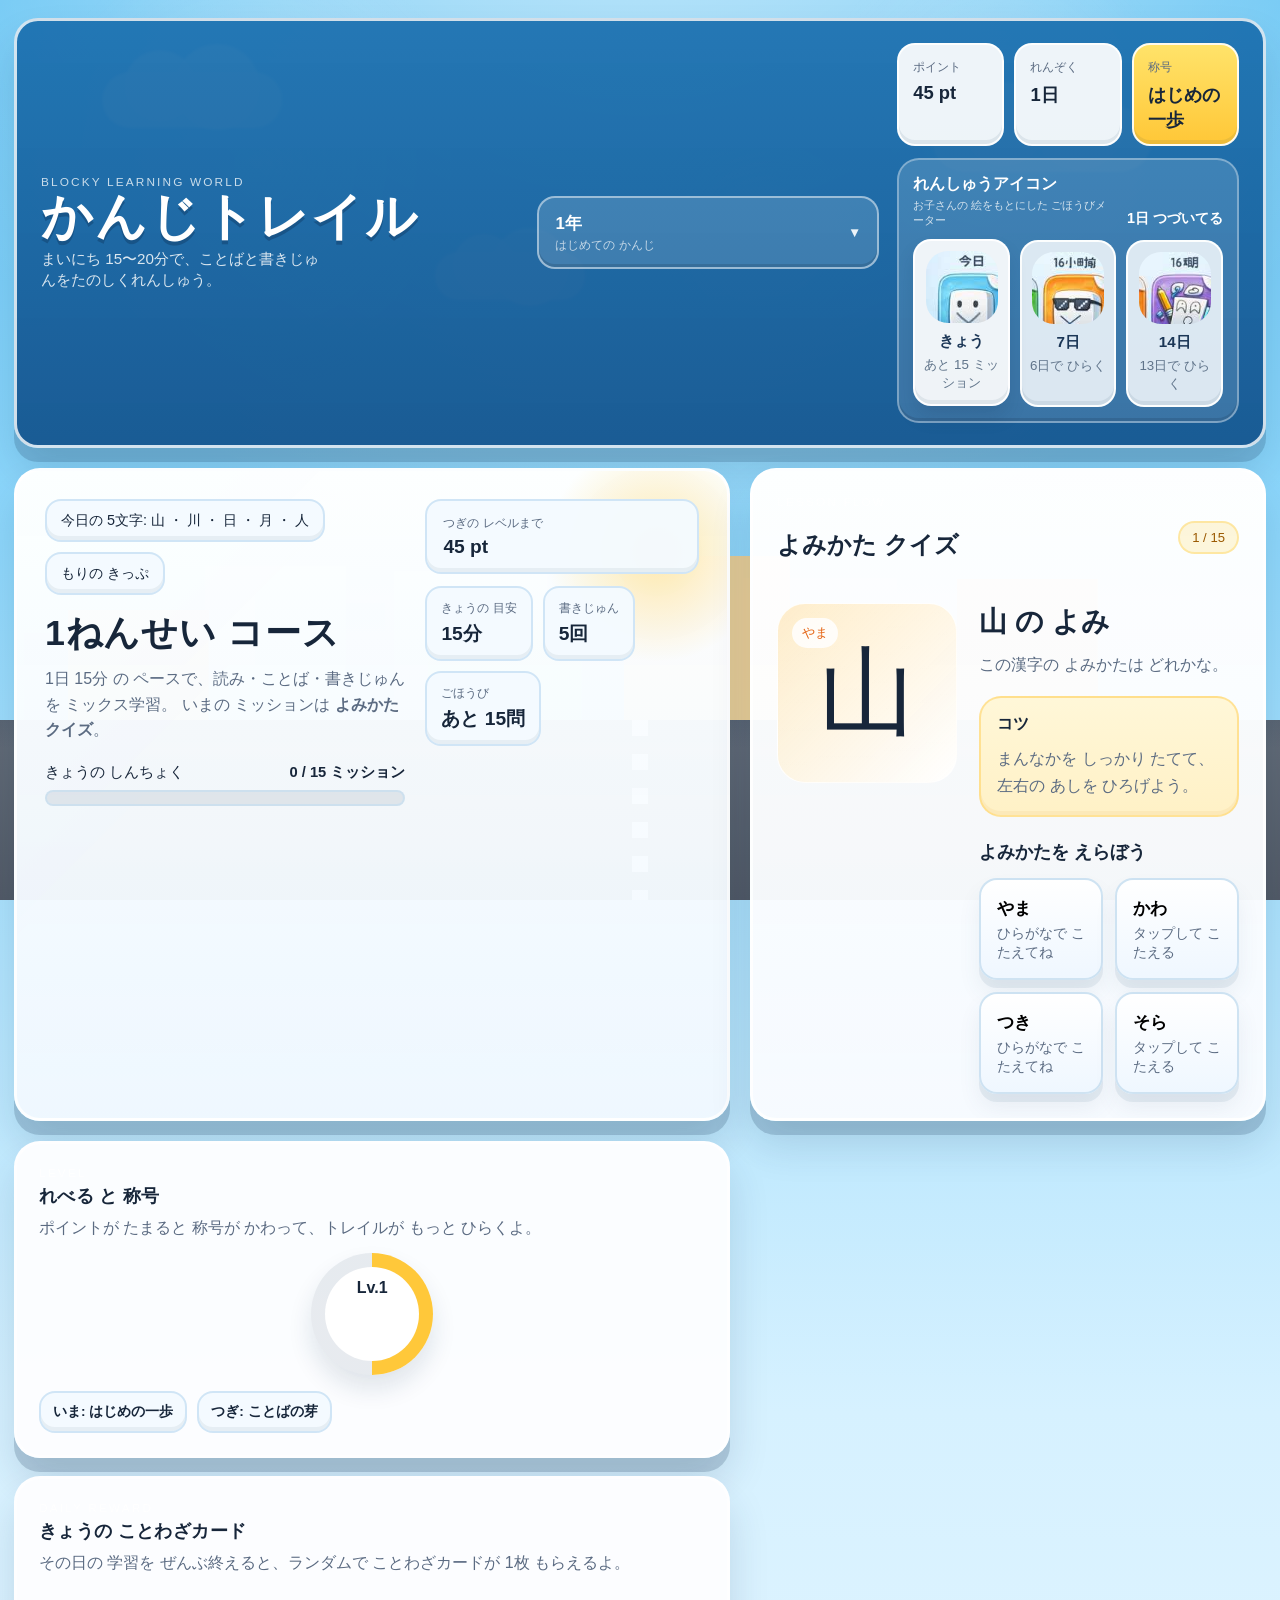
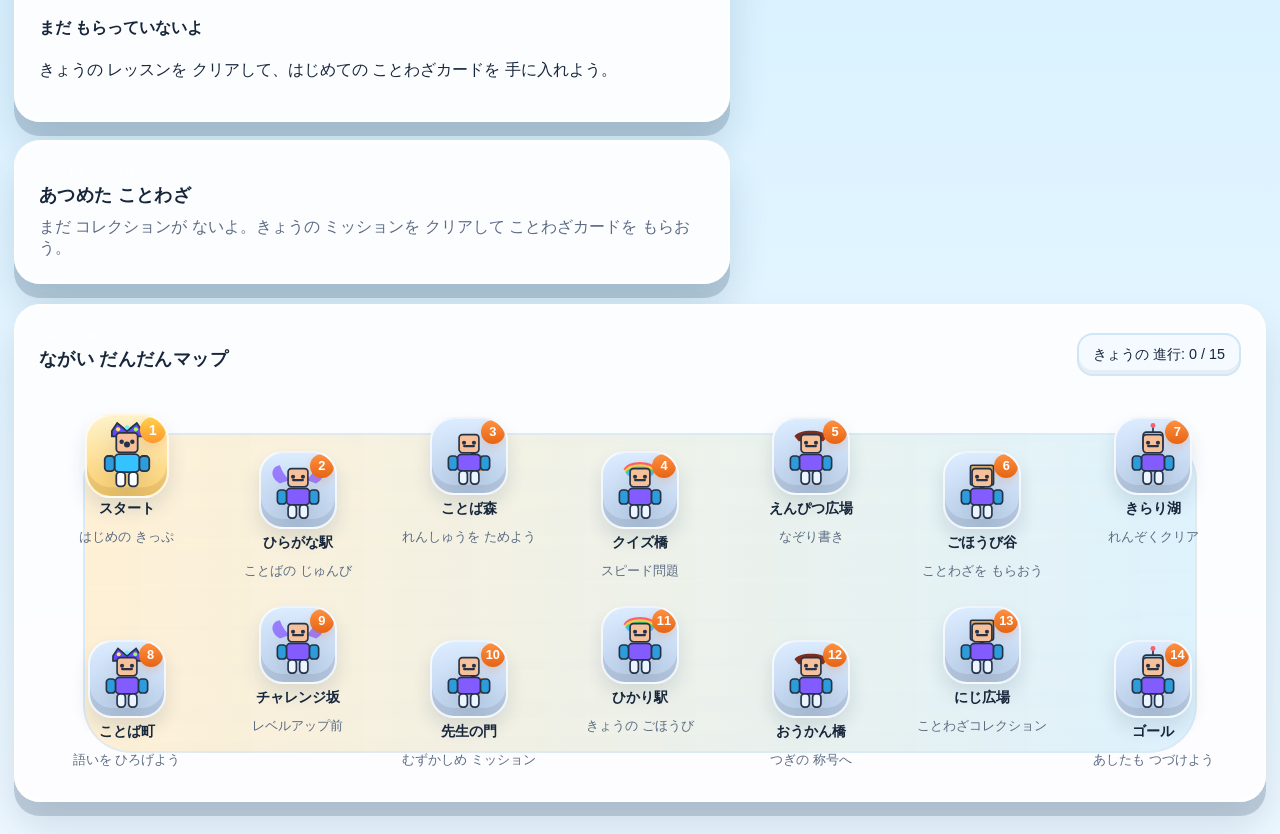
==== commit 7a11cd89: "Use independent streak icon images" ====
--- a/index.html
+++ b/index.html
@@ -120,6 +120,15 @@
       .habit-sprite-layer {
         position: absolute;
         inset: 0;
+      }
+
+      .habit-icon-art {
+        display: block;
+        width: 100%;
+        height: 100%;
+        object-fit: cover;
+        user-select: none;
+        pointer-events: none;
       }
 
       .habit-sprite-image {
@@ -441,8 +450,8 @@
             <div class="habit-badge today ${completedToday ? "complete" : "active"}">
               <div class="habit-icon-stack">
                 <div class="habit-icon-frame is-animated">
-                  <img class="habit-sprite-layer primary habit-sprite-image sprite-today-1" src="./assets/icons/sprite.jpg" alt="" />
-                  <img class="habit-sprite-layer secondary habit-sprite-image sprite-today-2" src="./assets/icons/sprite.jpg" alt="" />
+                  <img class="habit-sprite-layer primary habit-icon-art" src="./assets/icons/today-1-mini.jpg" alt="" />
+                  <img class="habit-sprite-layer secondary habit-icon-art" src="./assets/icons/today-2-mini.jpg" alt="" />
                 </div>
               </div>
               <strong>きょう</strong>
@@ -451,7 +460,7 @@
             <div class="habit-badge ${weekUnlocked ? "unlocked" : "locked"}">
               <div class="habit-icon-stack single">
                 <div class="habit-icon-frame">
-                  <img class="habit-sprite-image sprite-week-7" src="./assets/icons/sprite.jpg" alt="" />
+                  <img class="habit-icon-art" src="./assets/icons/week-7-mini.jpg" alt="" />
                 </div>
               </div>
               <strong>7日</strong>
@@ -460,7 +469,7 @@
             <div class="habit-badge ${fortnightUnlocked ? "unlocked" : "locked"}">
               <div class="habit-icon-stack single">
                 <div class="habit-icon-frame">
-                  <img class="habit-sprite-image sprite-day-14" src="./assets/icons/sprite.jpg" alt="" />
+                  <img class="habit-icon-art" src="./assets/icons/day-14-mini.jpg" alt="" />
                 </div>
               </div>
               <strong>14日</strong>
@@ -485,4 +494,4 @@
       renderSpriteHabitStrip();
     </script>
   </body>
-</html>
+</html>
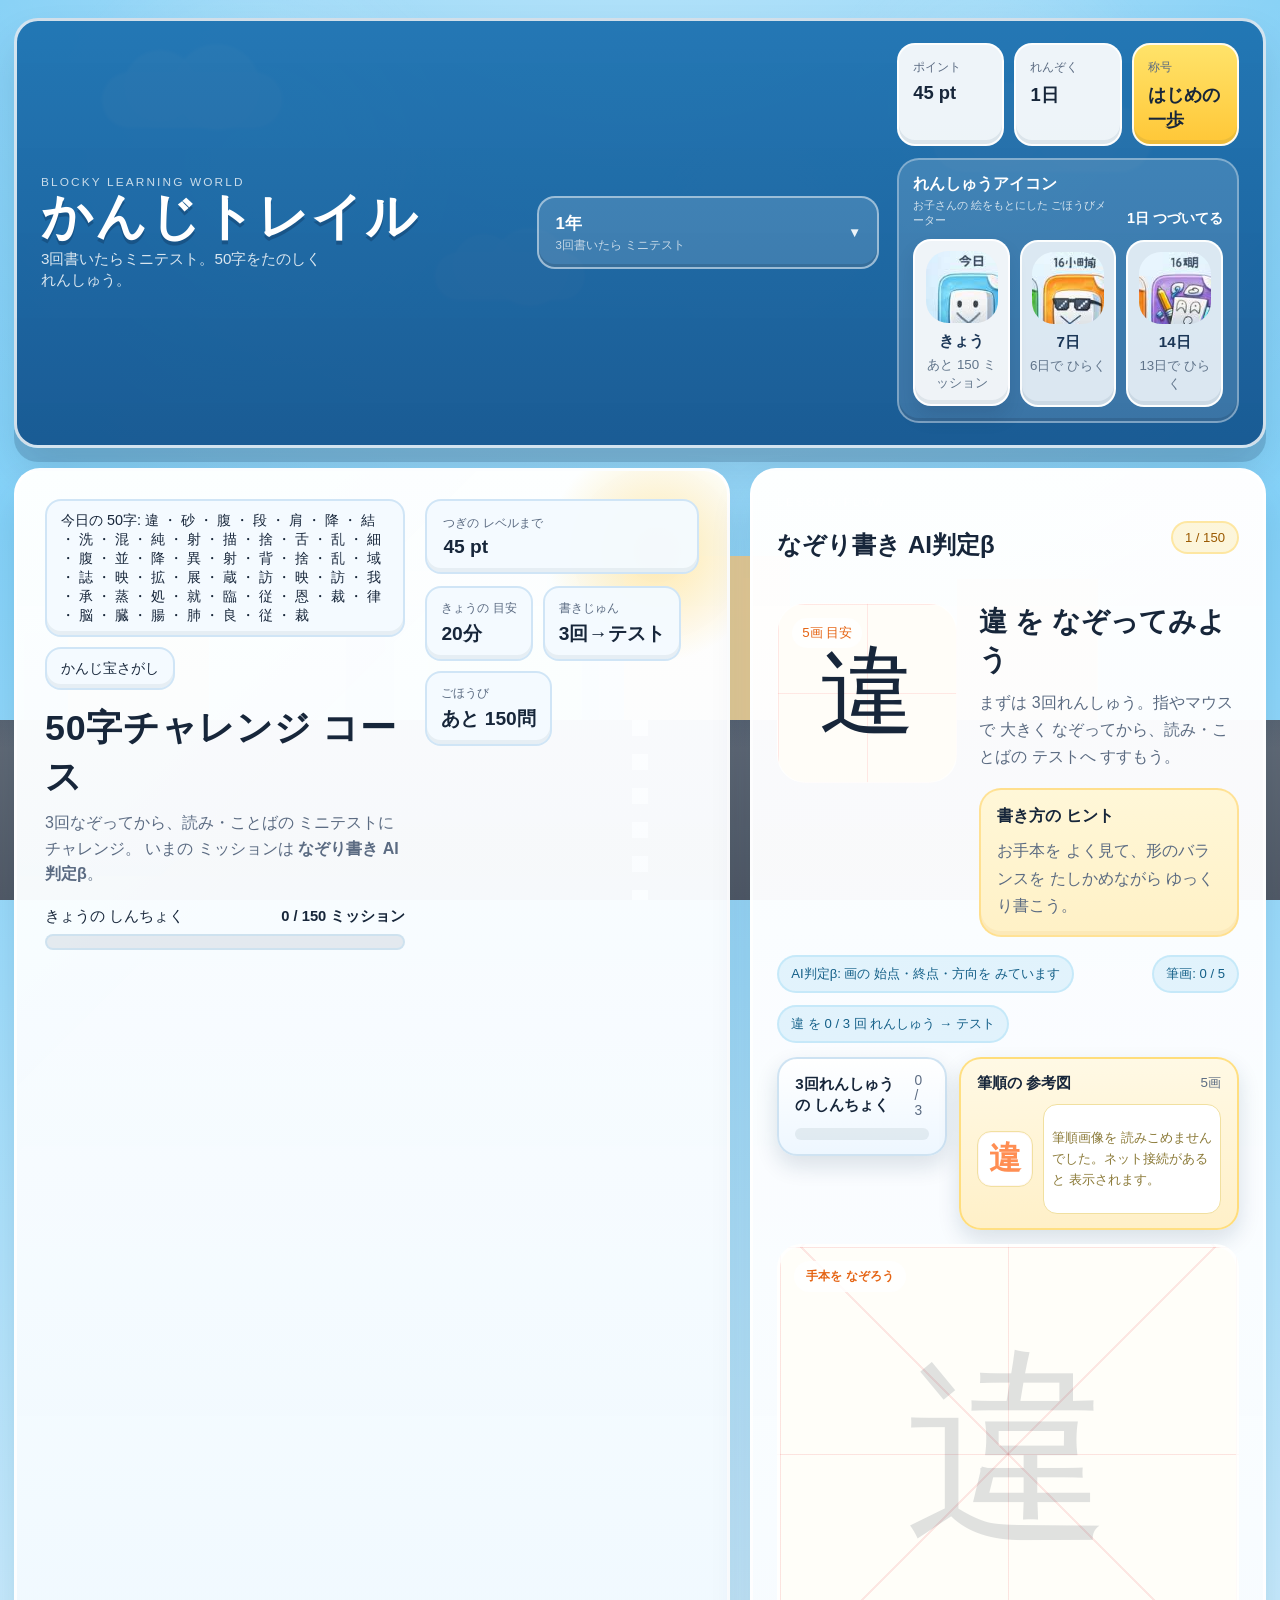
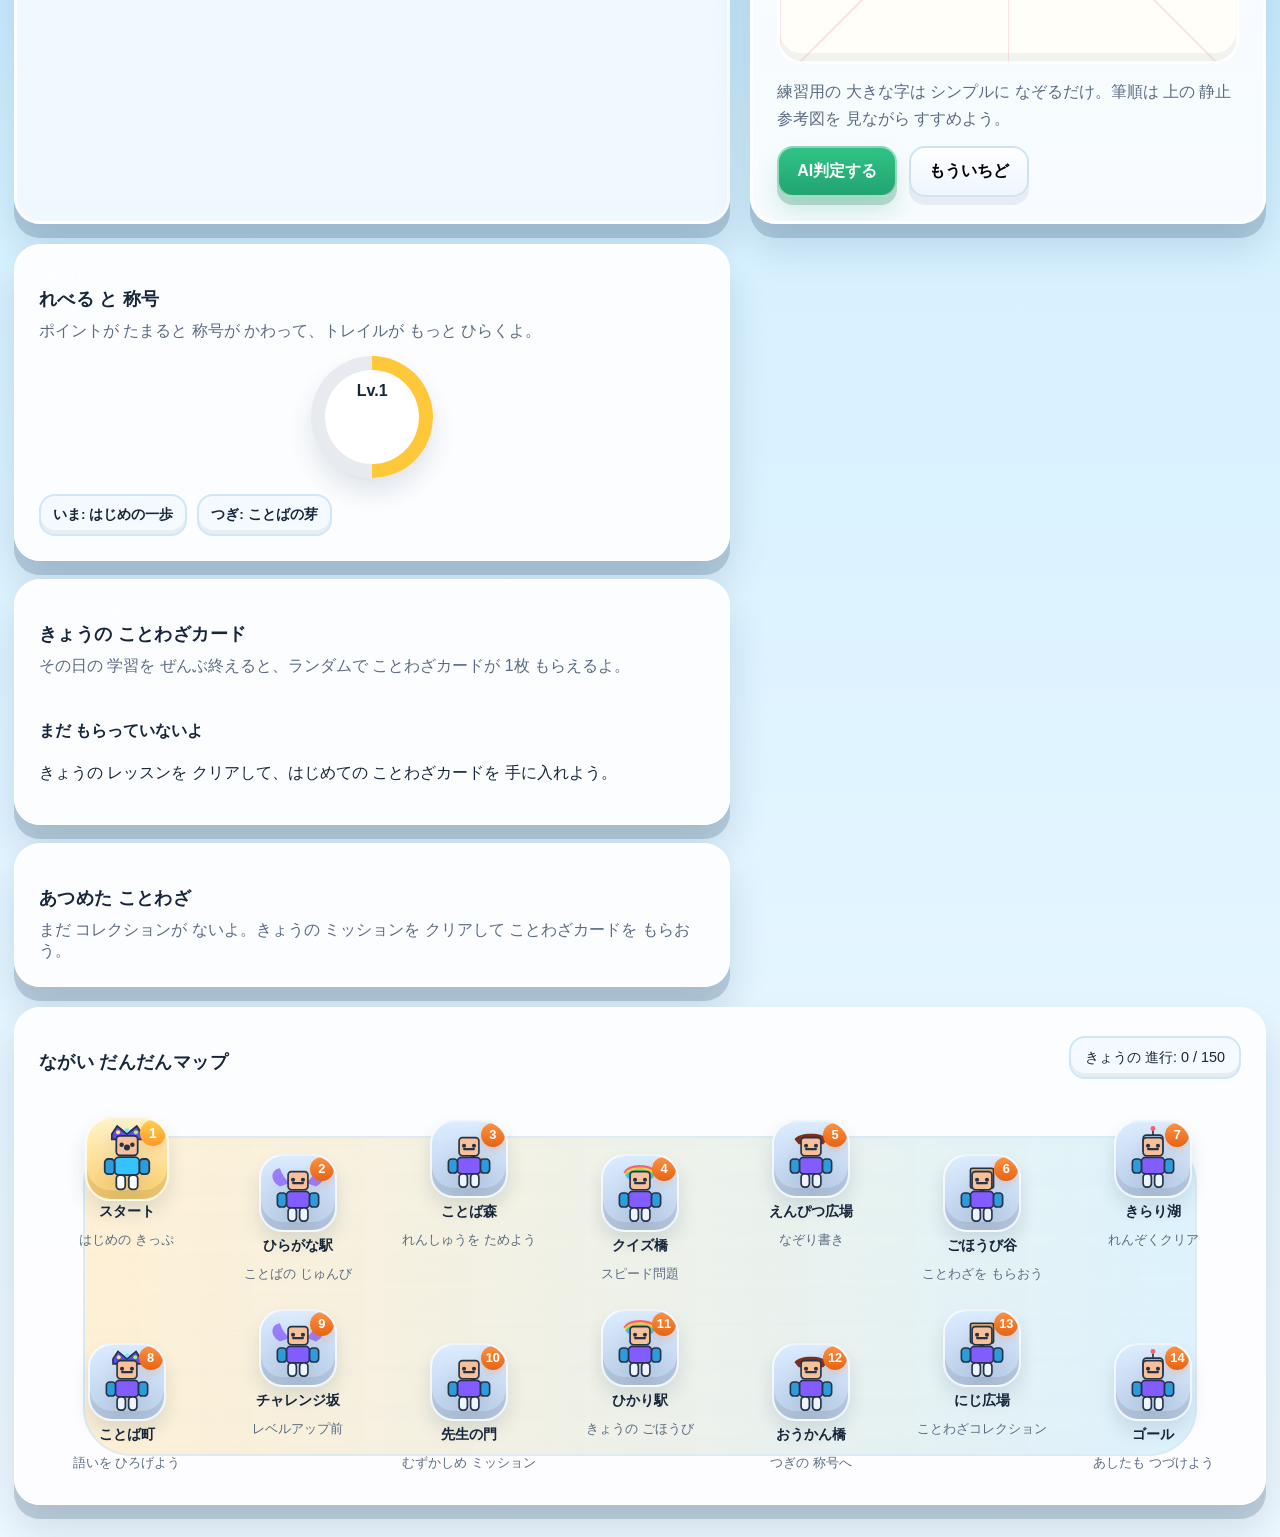
==== commit 47661a12: "Build kanji writing challenge page" ====
--- a/index.html
+++ b/index.html
@@ -274,7 +274,7 @@
         <div class="brand-block">
           <p class="eyebrow">Blocky Learning World</p>
           <h1>かんじトレイル</h1>
-          <p class="brand-copy">まいにち 15〜20分で、ことばと書きじゅんをたのしくれんしゅう。</p>
+          <p class="brand-copy">3回書いたらミニテスト。50字をたのしくれんしゅう。</p>
         </div>
         <div class="grade-switcher" id="gradeSwitcher" aria-label="学年切り替え"></div>
         <div class="stats-stack">
@@ -433,7 +433,9 @@
         const session =
           typeof getCurrentSession === "function" ? getCurrentSession() : null;
         const tasks =
-          typeof TASKS_PER_GRADE === "number" ? TASKS_PER_GRADE : 15;
+          typeof getTotalStepsForGrade === "function" && state
+            ? getTotalStepsForGrade(state.selectedGrade)
+            : 150;
         const remaining = Math.max(tasks - ((session && session.completed) || 0), 0);
         const weekUnlocked = streak >= 7;
         const fortnightUnlocked = streak >= 14;
--- a/styles.css
+++ b/styles.css
@@ -1743,3 +1743,27 @@
     margin-top: 0;
   }
 }
+
+.kanji-poster {
+  background:
+    linear-gradient(rgba(255, 120, 120, 0.16) 1px, transparent 1px),
+    linear-gradient(90deg, rgba(255, 120, 120, 0.16) 1px, transparent 1px),
+    #fffdf8;
+  background-size: 50% 50%;
+}
+
+.kanji-glyph,
+.ghost-kanji,
+.stroke-hint-char {
+  font-family: "Yu Mincho", "Hiragino Mincho ProN", "Noto Serif CJK JP", serif;
+}
+
+.canvas-frame {
+  background:
+    linear-gradient(rgba(239, 91, 91, 0.16) 1px, transparent 1px),
+    linear-gradient(90deg, rgba(239, 91, 91, 0.16) 1px, transparent 1px),
+    linear-gradient(45deg, transparent calc(50% - 1px), rgba(239, 91, 91, 0.14) calc(50% - 1px), rgba(239, 91, 91, 0.14) calc(50% + 1px), transparent calc(50% + 1px)),
+    linear-gradient(-45deg, transparent calc(50% - 1px), rgba(239, 91, 91, 0.14) calc(50% - 1px), rgba(239, 91, 91, 0.14) calc(50% + 1px), transparent calc(50% + 1px)),
+    #fffef9;
+  background-size: 50% 50%, 50% 50%, 100% 100%, 100% 100%, auto;
+}
